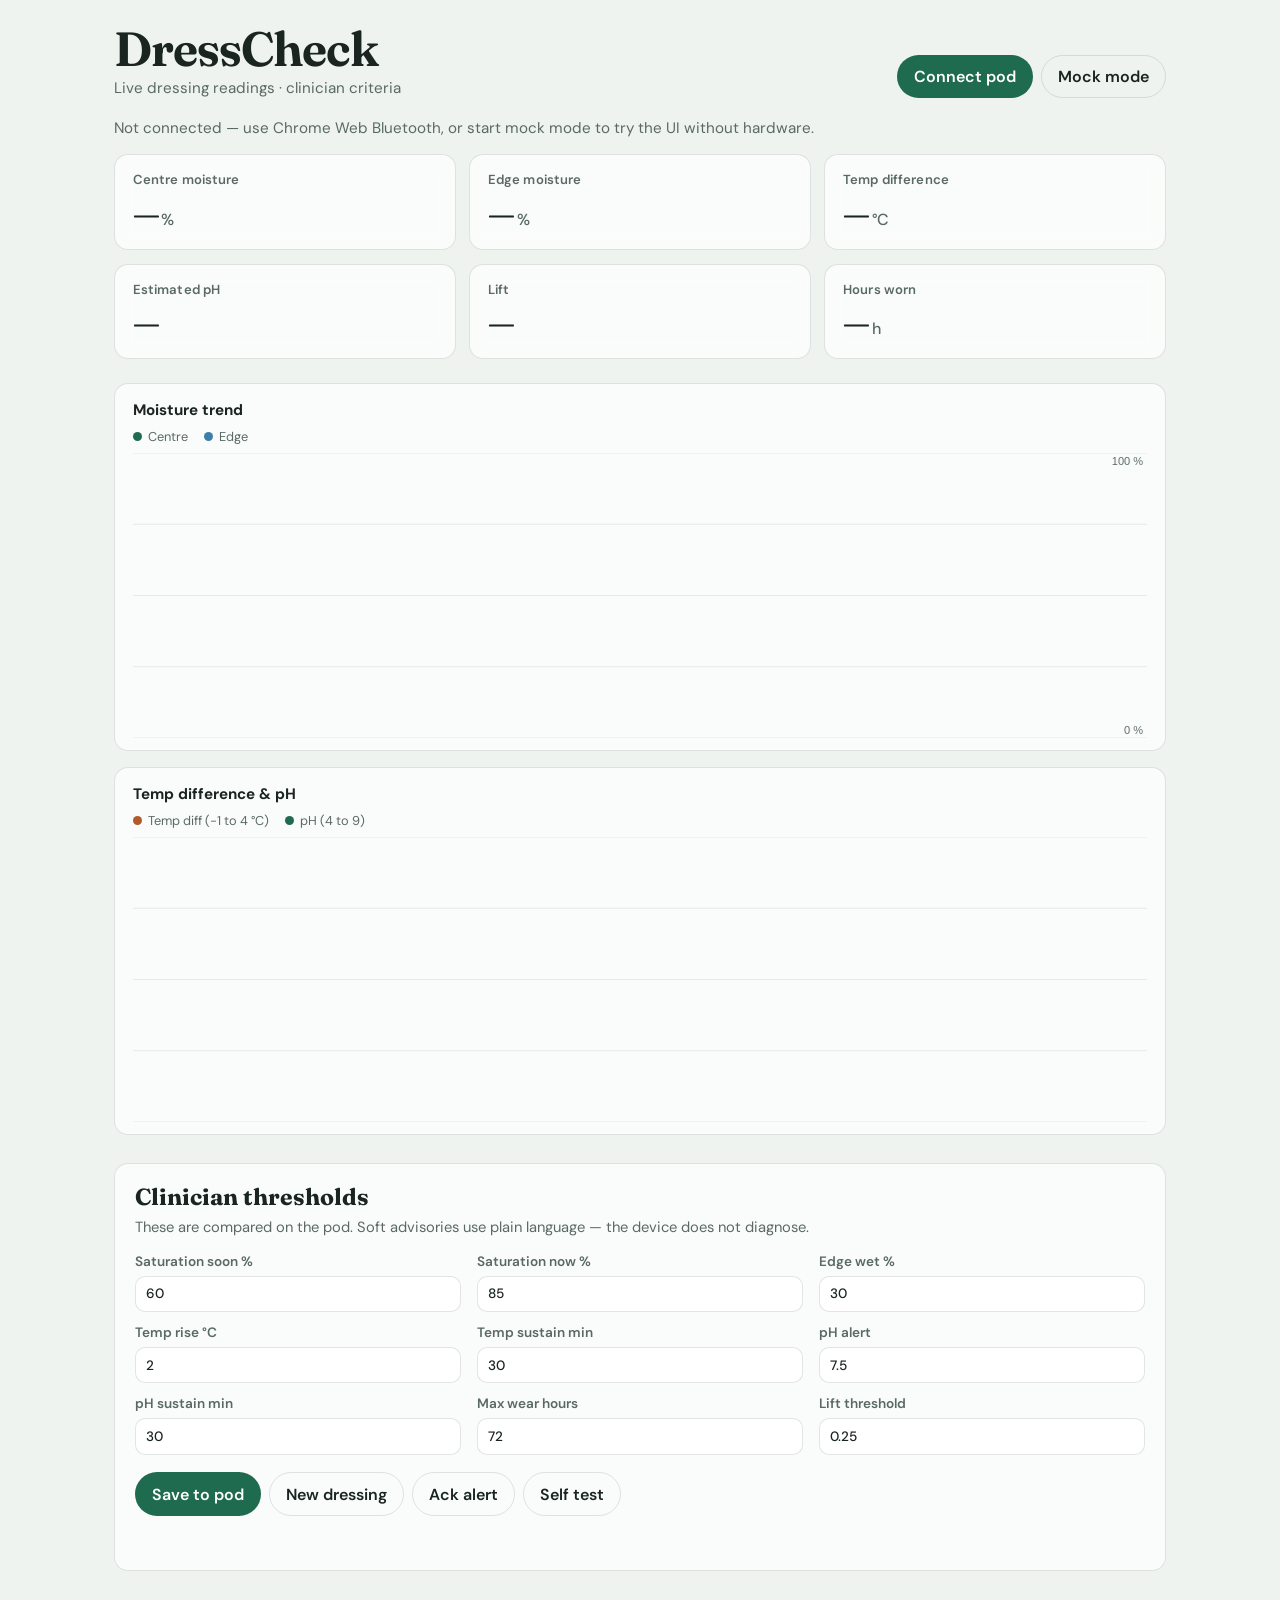
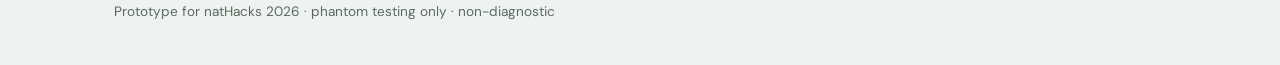
==== app/index.html @ 7e5662a2 "Add DressCheck firmware, web app, docs, and hardware checklist ESP32 pod firmware (sensing, on-devic" ====
<!DOCTYPE html>
<html lang="en">
<head>
  <meta charset="UTF-8" />
  <meta name="viewport" content="width=device-width, initial-scale=1" />
  <title>DressCheck</title>
  <link rel="preconnect" href="https://fonts.googleapis.com" />
  <link rel="preconnect" href="https://fonts.gstatic.com" crossorigin />
  <link href="https://fonts.googleapis.com/css2?family=DM+Sans:ital,opsz,wght@0,9..40,400;0,9..40,500;0,9..40,600;0,9..40,700;1,9..40,400&family=Fraunces:opsz,wght@9..144,500;9..144,650&display=swap" rel="stylesheet" />
  <link rel="stylesheet" href="styles.css" />
</head>
<body>
  <div class="bg" aria-hidden="true"></div>
  <header class="top">
    <div class="brand">
      <p class="brand-mark">DressCheck</p>
      <p class="brand-sub">Live dressing readings · clinician criteria</p>
    </div>
    <div class="actions">
      <button type="button" id="btn-connect" class="btn primary">Connect pod</button>
      <button type="button" id="btn-mock" class="btn ghost">Mock mode</button>
      <button type="button" id="btn-disconnect" class="btn ghost" hidden>Disconnect</button>
    </div>
  </header>

  <p id="conn-banner" class="conn" role="status">Not connected — use Chrome Web Bluetooth, or start mock mode to try the UI without hardware.</p>

  <section id="advisory" class="advisory" hidden>
    <p class="advisory-label">Advisory</p>
    <p id="advisory-text" class="advisory-text"></p>
  </section>

  <main>
    <section class="readings" aria-label="Live readings">
      <article class="tile">
        <h2>Centre moisture</h2>
        <p class="value"><span id="v-center">—</span><span class="unit">%</span></p>
      </article>
      <article class="tile">
        <h2>Edge moisture</h2>
        <p class="value"><span id="v-edge">—</span><span class="unit">%</span></p>
      </article>
      <article class="tile">
        <h2>Temp difference</h2>
        <p class="value"><span id="v-temp">—</span><span class="unit">°C</span></p>
      </article>
      <article class="tile">
        <h2>Estimated pH</h2>
        <p class="value"><span id="v-ph">—</span></p>
      </article>
      <article class="tile">
        <h2>Lift</h2>
        <p class="value"><span id="v-lift">—</span></p>
      </article>
      <article class="tile">
        <h2>Hours worn</h2>
        <p class="value"><span id="v-hours">—</span><span class="unit">h</span></p>
      </article>
    </section>

    <section class="charts" aria-label="Trends">
      <div class="chart-block">
        <h2>Moisture trend</h2>
        <p class="legend"><span class="key" style="--c: var(--chart-a)">Centre</span><span class="key" style="--c: var(--chart-b)">Edge</span></p>
        <canvas id="chart-moisture" width="640" height="180"></canvas>
      </div>
      <div class="chart-block">
        <h2>Temp difference &amp; pH</h2>
        <p class="legend"><span class="key" style="--c: var(--chart-c)">Temp diff (−1 to 4 °C)</span><span class="key" style="--c: var(--chart-a)">pH (4 to 9)</span></p>
        <canvas id="chart-temp-ph" width="640" height="180"></canvas>
      </div>
    </section>

    <section class="clinician" aria-label="Clinician thresholds">
      <h2>Clinician thresholds</h2>
      <p class="hint">These are compared on the pod. Soft advisories use plain language — the device does not diagnose.</p>
      <form id="threshold-form" class="form">
        <label>Saturation soon % <input name="saturationSoonPct" type="number" step="1" min="0" max="100" value="60" /></label>
        <label>Saturation now % <input name="saturationNowPct" type="number" step="1" min="0" max="100" value="85" /></label>
        <label>Edge wet % <input name="edgeWetPct" type="number" step="1" min="0" max="100" value="30" /></label>
        <label>Temp rise °C <input name="tempDiffRiseC" type="number" step="0.1" min="0" max="10" value="2.0" /></label>
        <label>Temp sustain min <input name="tempSustainMin" type="number" step="1" min="1" max="240" value="30" /></label>
        <label>pH alert <input name="pHAlert" type="number" step="0.1" min="4" max="9" value="7.5" /></label>
        <label>pH sustain min <input name="pHSustainMin" type="number" step="1" min="1" max="240" value="30" /></label>
        <label>Max wear hours <input name="maxWearHours" type="number" step="1" min="1" max="168" value="72" /></label>
        <label>Lift threshold <input name="liftThreshold" type="number" step="0.01" min="0" max="1" value="0.25" /></label>
        <div class="form-actions">
          <button type="submit" class="btn primary">Save to pod</button>
          <button type="button" id="btn-new-dressing" class="btn ghost">New dressing</button>
          <button type="button" id="btn-ack" class="btn ghost">Ack alert</button>
          <button type="button" id="btn-self-test" class="btn ghost">Self test</button>
        </div>
      </form>
      <p id="form-status" class="form-status" role="status"></p>
    </section>
  </main>

  <footer>
    <p>Prototype for natHacks 2026 · phantom testing only · non-diagnostic</p>
  </footer>

  <script src="app.js" type="module"></script>
</body>
</html>
---- app/styles.css ----
:root {
  --ink: #1a2420;
  --muted: #5a6a62;
  --paper: #eef3ef;
  --panel: rgba(255, 255, 255, 0.72);
  --line: rgba(26, 36, 32, 0.12);
  --accent: #1f6b4f;
  --accent-soft: #d7ebe1;
  --advisory-bg: #fff7e8;
  --advisory-ink: #5c4714;
  --chart-a: #1f6b4f;
  --chart-b: #3d7ea6;
  --chart-c: #b35a2a;
  --radius: 14px;
  --font: "DM Sans", "Segoe UI", sans-serif;
  --display: "Fraunces", Georgia, serif;
}

* { box-sizing: border-box; }

html, body {
  margin: 0;
  min-height: 100%;
  font-family: var(--font);
  color: var(--ink);
  background: var(--paper);
}

.bg {
  position: fixed;
  inset: 0;
  z-index: -1;
  background:
    radial-gradient(900px 480px at 12% -10%, rgba(61, 126, 166, 0.18), transparent 60%),
    radial-gradient(700px 420px at 90% 8%, rgba(31, 107, 79, 0.16), transparent 55%),
    linear-gradient(180deg, #f5f8f5 0%, #e7eee9 45%, #dde7e1 100%);
}

.top {
  display: flex;
  flex-wrap: wrap;
  align-items: flex-end;
  justify-content: space-between;
  gap: 1rem;
  padding: 1.5rem 1.5rem 0.75rem;
  max-width: 1100px;
  margin: 0 auto;
}

.brand-mark {
  margin: 0;
  font-family: var(--display);
  font-size: clamp(2rem, 5vw, 3rem);
  font-weight: 650;
  letter-spacing: -0.02em;
  line-height: 1.05;
}

.brand-sub {
  margin: 0.25rem 0 0;
  color: var(--muted);
  font-size: 0.95rem;
}

.actions { display: flex; flex-wrap: wrap; gap: 0.5rem; }

.btn {
  appearance: none;
  border: 1px solid var(--line);
  background: white;
  color: var(--ink);
  font: inherit;
  font-weight: 600;
  padding: 0.65rem 1rem;
  border-radius: 999px;
  cursor: pointer;
  transition: transform 0.15s ease, background 0.15s ease;
}

.btn:hover { transform: translateY(-1px); }
.btn:active { transform: translateY(0); }
.btn.primary {
  background: var(--accent);
  border-color: transparent;
  color: white;
}
.btn.ghost { background: transparent; }

.conn, .advisory, main, footer {
  max-width: 1100px;
  margin: 0 auto;
  padding-left: 1.5rem;
  padding-right: 1.5rem;
}

.conn {
  margin-top: 0.5rem;
  margin-bottom: 1rem;
  color: var(--muted);
  font-size: 0.95rem;
}

.advisory {
  background: var(--advisory-bg);
  color: var(--advisory-ink);
  border: 1px solid rgba(92, 71, 20, 0.18);
  border-radius: var(--radius);
  padding: 1rem 1.15rem;
  margin-bottom: 1.25rem;
  animation: fade-in 0.35s ease;
}

.advisory-label {
  margin: 0 0 0.2rem;
  text-transform: uppercase;
  letter-spacing: 0.06em;
  font-size: 0.72rem;
  font-weight: 700;
  opacity: 0.75;
}

.advisory-text {
  margin: 0;
  font-size: 1.05rem;
  line-height: 1.45;
}

.readings {
  display: grid;
  grid-template-columns: repeat(3, minmax(0, 1fr));
  gap: 0.85rem;
  margin-bottom: 1.5rem;
}

@media (max-width: 800px) {
  .readings { grid-template-columns: repeat(2, minmax(0, 1fr)); }
}
@media (max-width: 480px) {
  .readings { grid-template-columns: 1fr; }
}

.tile {
  background: var(--panel);
  backdrop-filter: blur(8px);
  border: 1px solid var(--line);
  border-radius: var(--radius);
  padding: 1rem 1.1rem;
}

.tile h2 {
  margin: 0;
  font-size: 0.82rem;
  font-weight: 600;
  color: var(--muted);
  letter-spacing: 0.01em;
}

.tile .value {
  margin: 0.35rem 0 0;
  font-family: var(--display);
  font-size: 2rem;
  font-weight: 650;
  letter-spacing: -0.02em;
}

.tile .unit {
  margin-left: 0.15rem;
  font-size: 1rem;
  font-family: var(--font);
  font-weight: 500;
  color: var(--muted);
}

.charts {
  display: grid;
  gap: 1rem;
  margin-bottom: 1.75rem;
}

.chart-block {
  background: var(--panel);
  border: 1px solid var(--line);
  border-radius: var(--radius);
  padding: 1rem 1.1rem 0.75rem;
}

.chart-block h2 {
  margin: 0 0 0.5rem;
  font-size: 0.95rem;
}

.chart-block canvas {
  width: 100%;
  height: auto;
  display: block;
}

.clinician {
  background: var(--panel);
  border: 1px solid var(--line);
  border-radius: var(--radius);
  padding: 1.15rem 1.25rem 1.35rem;
  margin-bottom: 2rem;
}

.clinician h2 {
  margin: 0;
  font-family: var(--display);
  font-size: 1.45rem;
}

.hint {
  margin: 0.35rem 0 1rem;
  color: var(--muted);
  font-size: 0.92rem;
}

.form {
  display: grid;
  grid-template-columns: repeat(3, minmax(0, 1fr));
  gap: 0.75rem 1rem;
}

@media (max-width: 800px) {
  .form { grid-template-columns: repeat(2, minmax(0, 1fr)); }
}
@media (max-width: 480px) {
  .form { grid-template-columns: 1fr; }
}

.form label {
  display: flex;
  flex-direction: column;
  gap: 0.35rem;
  font-size: 0.85rem;
  font-weight: 600;
  color: var(--muted);
}

.form input {
  font: inherit;
  font-weight: 500;
  color: var(--ink);
  padding: 0.55rem 0.65rem;
  border-radius: 10px;
  border: 1px solid var(--line);
  background: white;
}

.form-actions {
  grid-column: 1 / -1;
  display: flex;
  flex-wrap: wrap;
  gap: 0.5rem;
  margin-top: 0.35rem;
}

.form-status {
  min-height: 1.25rem;
  margin: 0.75rem 0 0;
  color: var(--muted);
  font-size: 0.9rem;
}

footer {
  padding-bottom: 2rem;
  color: var(--muted);
  font-size: 0.85rem;
}

@keyframes fade-in {
  from { opacity: 0; transform: translateY(4px); }
  to { opacity: 1; transform: translateY(0); }
}

.legend {
  display: flex;
  flex-wrap: wrap;
  gap: 0.25rem 1rem;
  margin: 0 0 0.5rem;
  font-size: 0.8rem;
  color: var(--muted);
}
.legend .key::before {
  content: "";
  display: inline-block;
  width: 0.6rem;
  height: 0.6rem;
  margin-right: 0.35rem;
  border-radius: 50%;
  background: var(--c);
}
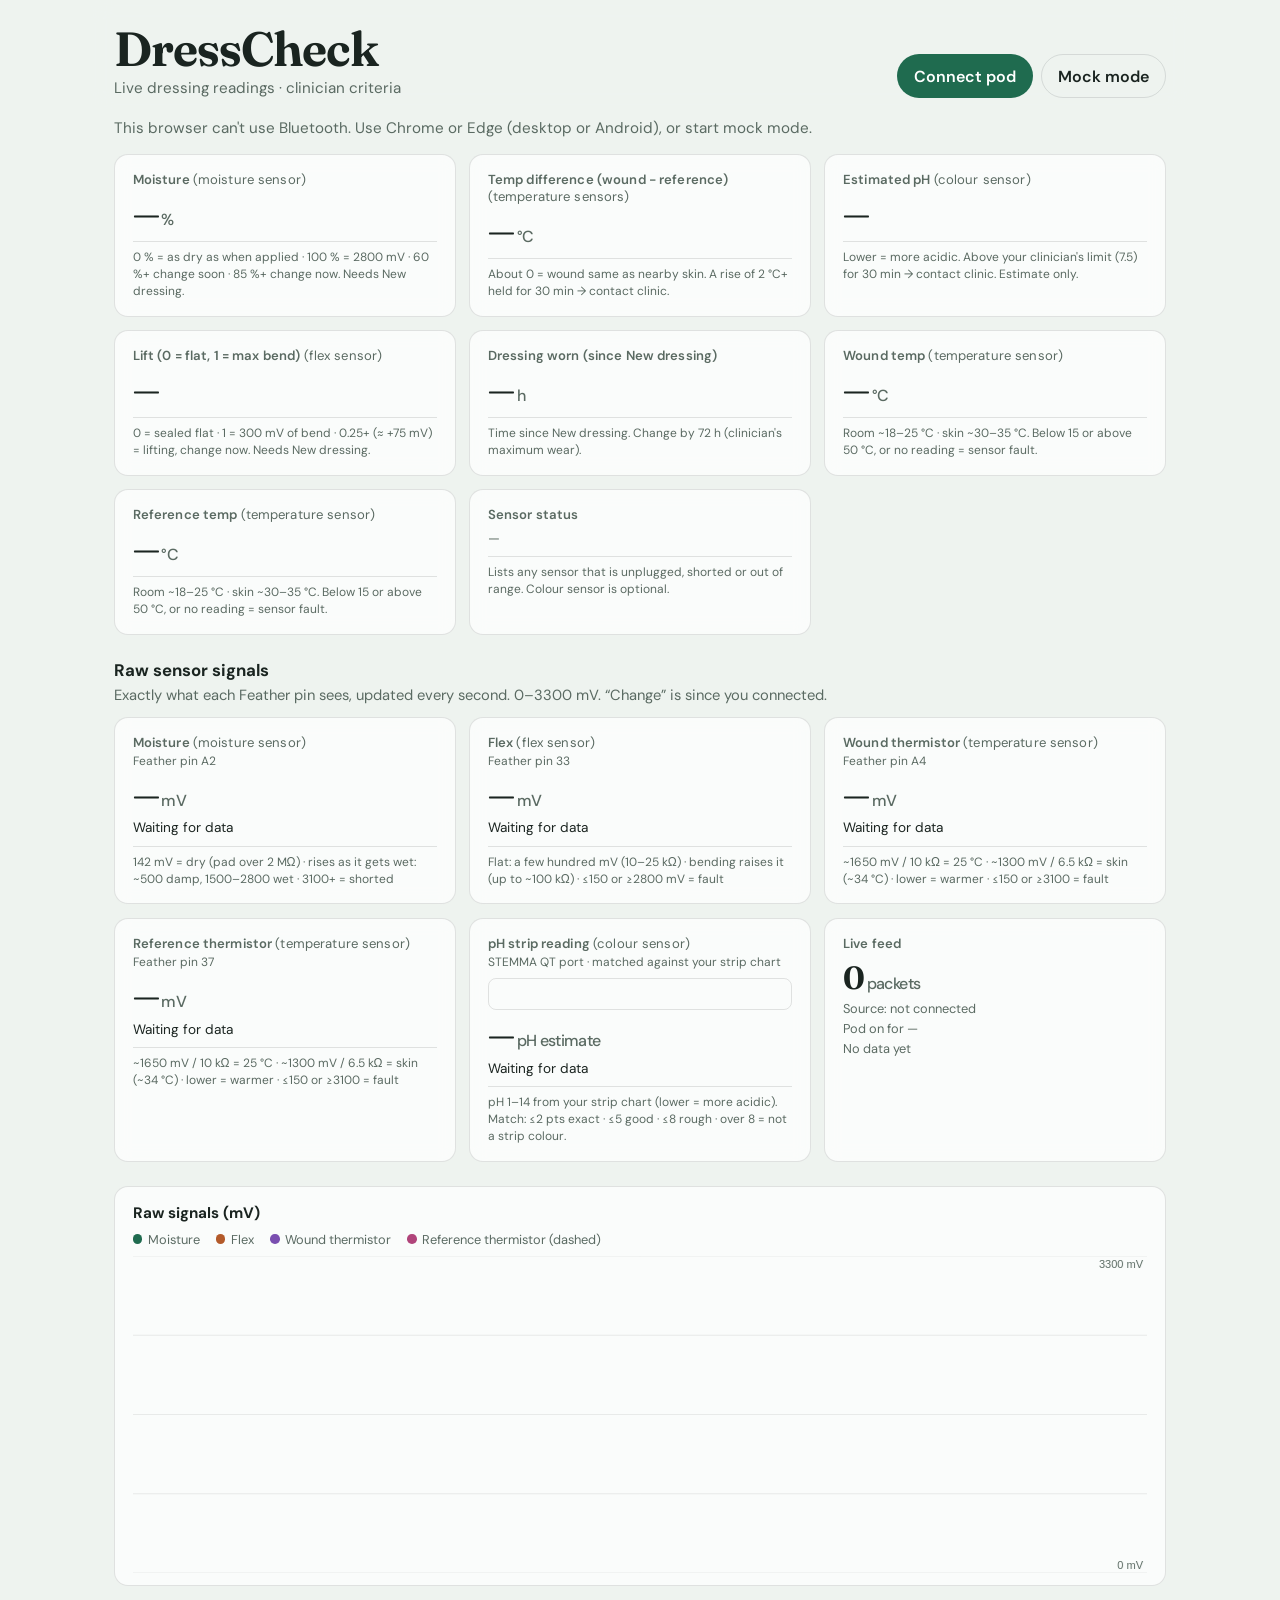
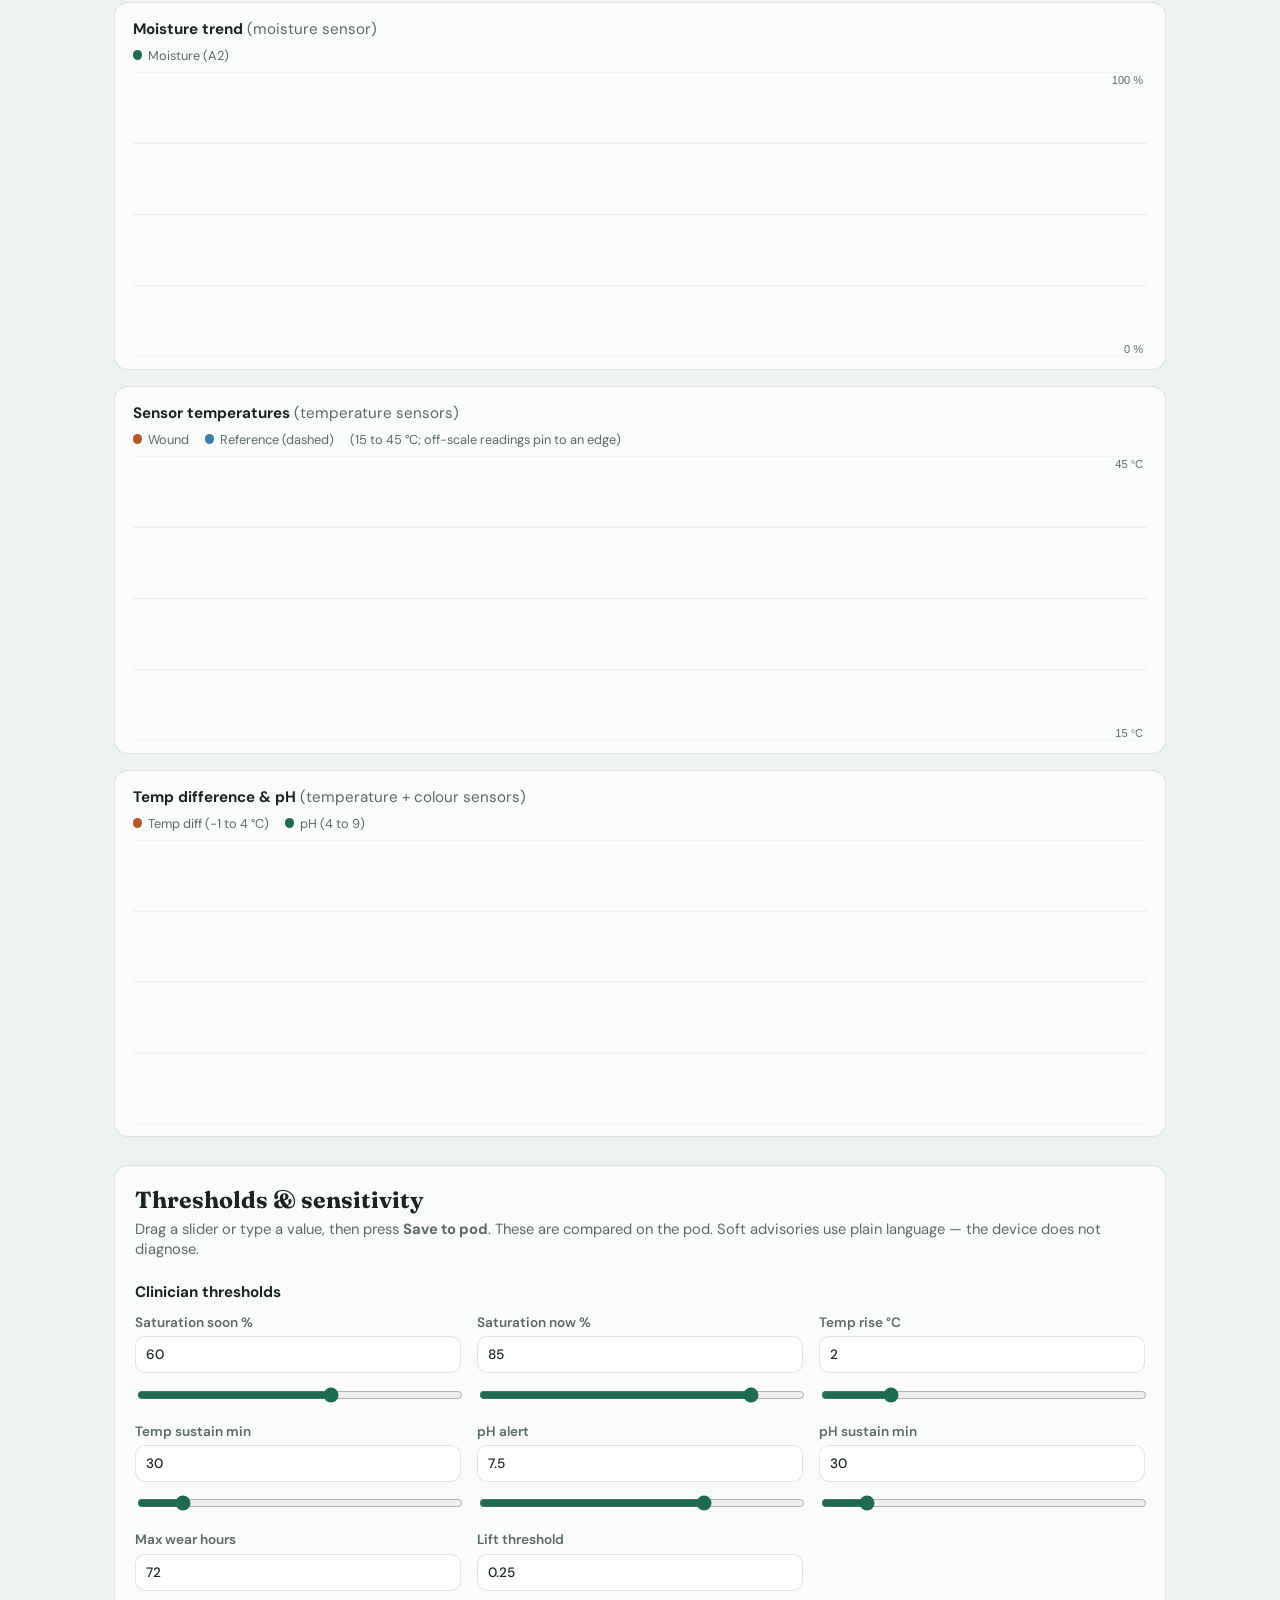
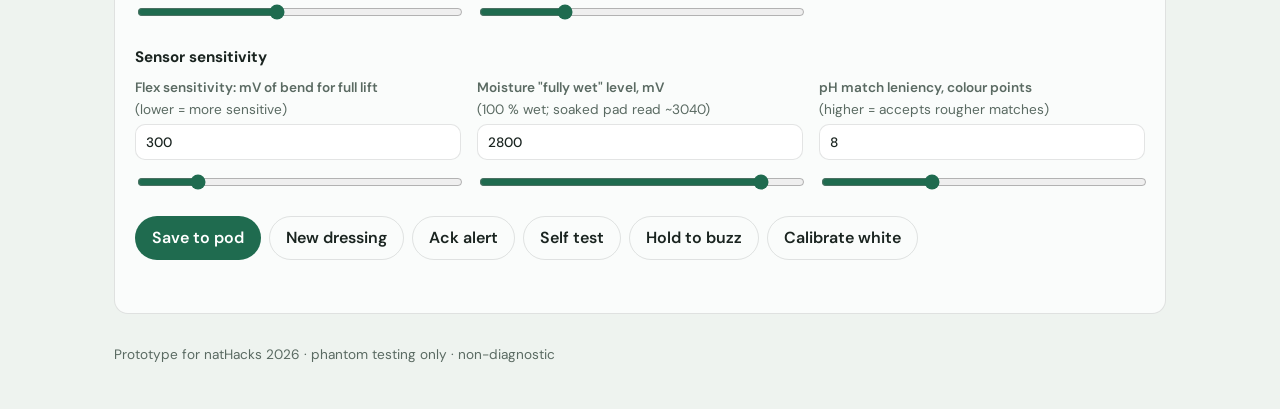
==== commit e6425e67: "Live dashboard, honest readings, pH chart matching, phone layout Firmware: - Stream raw sensor data " ====
--- a/app/index.html
+++ b/app/index.html
@@ -2,12 +2,20 @@
 <html lang="en">
 <head>
   <meta charset="UTF-8" />
-  <meta name="viewport" content="width=device-width, initial-scale=1" />
+  <meta name="viewport" content="width=device-width, initial-scale=1, viewport-fit=cover" />
+  <meta name="theme-color" content="#1f6b4f" />
+  <meta name="mobile-web-app-capable" content="yes" />
+  <meta name="apple-mobile-web-app-capable" content="yes" />
+  <meta name="apple-mobile-web-app-title" content="DressCheck" />
+  <meta name="description" content="Live wound-dressing sensor readings from the DressCheck pod." />
+  <link rel="manifest" href="manifest.webmanifest" />
+  <link rel="icon" href="icon-192.png" />
+  <link rel="apple-touch-icon" href="icon-192.png" />
   <title>DressCheck</title>
   <link rel="preconnect" href="https://fonts.googleapis.com" />
   <link rel="preconnect" href="https://fonts.gstatic.com" crossorigin />
   <link href="https://fonts.googleapis.com/css2?family=DM+Sans:ital,opsz,wght@0,9..40,400;0,9..40,500;0,9..40,600;0,9..40,700;1,9..40,400&family=Fraunces:opsz,wght@9..144,500;9..144,650&display=swap" rel="stylesheet" />
-  <link rel="stylesheet" href="styles.css" />
+  <link rel="stylesheet" href="styles.css?v=17" />
 </head>
 <body>
   <div class="bg" aria-hidden="true"></div>
@@ -33,62 +41,103 @@
   <main>
     <section class="readings" aria-label="Live readings">
       <article class="tile">
-        <h2>Centre moisture</h2>
+        <h2>Moisture <span class="simple">(moisture sensor)</span></h2>
         <p class="value"><span id="v-center">—</span><span class="unit">%</span></p>
+        <p class="range" id="range-center"></p>
       </article>
       <article class="tile">
-        <h2>Edge moisture</h2>
-        <p class="value"><span id="v-edge">—</span><span class="unit">%</span></p>
+        <h2>Temp difference (wound − reference) <span class="simple">(temperature sensors)</span></h2>
+        <p class="value"><span id="v-temp">—</span><span class="unit">°C</span></p>
+        <p class="range" id="range-temp"></p>
       </article>
       <article class="tile">
-        <h2>Temp difference</h2>
-        <p class="value"><span id="v-temp">—</span><span class="unit">°C</span></p>
+        <h2>Estimated pH <span class="simple">(colour sensor)</span></h2>
+        <p class="value"><span id="v-ph">—</span></p>
+        <p class="range" id="range-ph"></p>
       </article>
       <article class="tile">
-        <h2>Estimated pH</h2>
-        <p class="value"><span id="v-ph">—</span></p>
+        <h2>Lift (0 = flat, 1 = max bend) <span class="simple">(flex sensor)</span></h2>
+        <p class="value"><span id="v-lift">—</span></p>
+        <p class="range" id="range-lift"></p>
       </article>
       <article class="tile">
-        <h2>Lift</h2>
-        <p class="value"><span id="v-lift">—</span></p>
+        <h2>Dressing worn (since New dressing)</h2>
+        <p class="value"><span id="v-hours">—</span><span class="unit">h</span></p>
+        <p class="range" id="range-hours"></p>
       </article>
       <article class="tile">
-        <h2>Hours worn</h2>
-        <p class="value"><span id="v-hours">—</span><span class="unit">h</span></p>
+        <h2>Wound temp <span class="simple">(temperature sensor)</span></h2>
+        <p class="value"><span id="v-twound">—</span><span class="unit">°C</span></p>
+        <p class="range" id="range-twound"></p>
       </article>
+      <article class="tile">
+        <h2>Reference temp <span class="simple">(temperature sensor)</span></h2>
+        <p class="value"><span id="v-tref">—</span><span class="unit">°C</span></p>
+        <p class="range" id="range-tref"></p>
+      </article>
+      <article class="tile">
+        <h2>Sensor status</h2>
+        <p id="v-faults" class="status">—</p>
+        <p class="range">Lists any sensor that is unplugged, shorted or out of range. Colour sensor is optional.</p>
+      </article>
+    </section>
+
+    <section class="raw" aria-label="Raw sensor signals">
+      <div class="raw-head">
+        <h2>Raw sensor signals</h2>
+        <p class="hint">Exactly what each Feather pin sees, updated every second. 0–3300 mV. “Change” is since you connected.</p>
+      </div>
+      <div class="readings" id="raw-tiles"></div>
     </section>
 
     <section class="charts" aria-label="Trends">
       <div class="chart-block">
-        <h2>Moisture trend</h2>
-        <p class="legend"><span class="key" style="--c: var(--chart-a)">Centre</span><span class="key" style="--c: var(--chart-b)">Edge</span></p>
+        <h2>Raw signals (mV)</h2>
+        <p class="legend" id="raw-legend"></p>
+        <canvas id="chart-raw" width="640" height="200"></canvas>
+      </div>
+      <div class="chart-block">
+        <h2>Moisture trend <span class="simple">(moisture sensor)</span></h2>
+        <p class="legend"><span class="key" style="--c: var(--chart-a)">Moisture (A2)</span></p>
         <canvas id="chart-moisture" width="640" height="180"></canvas>
       </div>
       <div class="chart-block">
-        <h2>Temp difference &amp; pH</h2>
+        <h2>Sensor temperatures <span class="simple">(temperature sensors)</span></h2>
+        <p class="legend"><span class="key" style="--c: var(--chart-c)">Wound</span><span class="key" style="--c: var(--chart-b)">Reference (dashed)</span><span>(15 to 45 °C; off-scale readings pin to an edge)</span></p>
+        <canvas id="chart-temps" width="640" height="180"></canvas>
+      </div>
+      <div class="chart-block">
+        <h2>Temp difference &amp; pH <span class="simple">(temperature + colour sensors)</span></h2>
         <p class="legend"><span class="key" style="--c: var(--chart-c)">Temp diff (−1 to 4 °C)</span><span class="key" style="--c: var(--chart-a)">pH (4 to 9)</span></p>
         <canvas id="chart-temp-ph" width="640" height="180"></canvas>
       </div>
     </section>
 
     <section class="clinician" aria-label="Clinician thresholds">
-      <h2>Clinician thresholds</h2>
-      <p class="hint">These are compared on the pod. Soft advisories use plain language — the device does not diagnose.</p>
+      <h2>Thresholds &amp; sensitivity</h2>
+      <p class="hint">Drag a slider or type a value, then press <strong>Save to pod</strong>. These are compared on the pod. Soft advisories use plain language — the device does not diagnose.</p>
       <form id="threshold-form" class="form">
+        <h3 class="form-group">Clinician thresholds</h3>
         <label>Saturation soon % <input name="saturationSoonPct" type="number" step="1" min="0" max="100" value="60" /></label>
         <label>Saturation now % <input name="saturationNowPct" type="number" step="1" min="0" max="100" value="85" /></label>
-        <label>Edge wet % <input name="edgeWetPct" type="number" step="1" min="0" max="100" value="30" /></label>
+        <label hidden>Edge wet % <input name="edgeWetPct" type="number" step="1" min="0" max="100" value="30" /></label>
         <label>Temp rise °C <input name="tempDiffRiseC" type="number" step="0.1" min="0" max="10" value="2.0" /></label>
         <label>Temp sustain min <input name="tempSustainMin" type="number" step="1" min="1" max="240" value="30" /></label>
         <label>pH alert <input name="pHAlert" type="number" step="0.1" min="4" max="9" value="7.5" /></label>
         <label>pH sustain min <input name="pHSustainMin" type="number" step="1" min="1" max="240" value="30" /></label>
         <label>Max wear hours <input name="maxWearHours" type="number" step="1" min="1" max="168" value="72" /></label>
         <label>Lift threshold <input name="liftThreshold" type="number" step="0.01" min="0" max="1" value="0.25" /></label>
+        <h3 class="form-group">Sensor sensitivity</h3>
+        <label>Flex sensitivity: mV of bend for full lift <span class="simple">(lower = more sensitive)</span> <input name="liftFullScaleMv" type="number" step="10" min="50" max="1500" value="300" /></label>
+        <label>Moisture "fully wet" level, mV <span class="simple">(100 % wet; soaked pad read ~3040)</span> <input name="moistureWetMv" type="number" step="50" min="500" max="3100" value="2800" /></label>
+        <label>pH match leniency, colour points <span class="simple">(higher = accepts rougher matches)</span> <input name="phMatchRadius" type="number" step="0.5" min="2" max="20" value="8" /></label>
         <div class="form-actions">
           <button type="submit" class="btn primary">Save to pod</button>
           <button type="button" id="btn-new-dressing" class="btn ghost">New dressing</button>
           <button type="button" id="btn-ack" class="btn ghost">Ack alert</button>
           <button type="button" id="btn-self-test" class="btn ghost">Self test</button>
+          <button type="button" id="btn-buzz" class="btn ghost" title="Motor runs while you hold this (5 s max)">Hold to buzz</button>
+          <button type="button" id="btn-white" class="btn ghost" title="Hold the colour sensor 3–5 mm over plain white paper first">Calibrate white</button>
         </div>
       </form>
       <p id="form-status" class="form-status" role="status"></p>
@@ -99,6 +148,6 @@
     <p>Prototype for natHacks 2026 · phantom testing only · non-diagnostic</p>
   </footer>
 
-  <script src="app.js" type="module"></script>
+  <script src="app.js?v=17" type="module"></script>
 </body>
 </html>
--- a/app/styles.css
+++ b/app/styles.css
@@ -11,12 +11,19 @@
   --chart-a: #1f6b4f;
   --chart-b: #3d7ea6;
   --chart-c: #b35a2a;
+  --chart-d: #7a4fb0;
+  --chart-e: #b0447a;
+  --ok: #1f6b4f;
+  --bad: #a83a2a;
   --radius: 14px;
   --font: "DM Sans", "Segoe UI", sans-serif;
   --display: "Fraunces", Georgia, serif;
 }
 
 * { box-sizing: border-box; }
+
+/* `hidden` must win over component display rules (e.g. .form label { display: flex }). */
+[hidden] { display: none !important; }
 
 html, body {
   margin: 0;
@@ -45,6 +52,13 @@
   padding: 1.5rem 1.5rem 0.75rem;
   max-width: 1100px;
   margin: 0 auto;
+  /* Stays on screen while scrolling, so Connect / Disconnect are always reachable. */
+  position: sticky;
+  top: 0;
+  z-index: 10;
+  background: rgba(238, 243, 239, 0.88);
+  backdrop-filter: blur(10px);
+  -webkit-backdrop-filter: blur(10px);
 }
 
 .brand-mark {
@@ -77,8 +91,11 @@
   transition: transform 0.15s ease, background 0.15s ease;
 }
 
-.btn:hover { transform: translateY(-1px); }
+@media (hover: hover) {
+  .btn:hover { transform: translateY(-1px); }
+}
 .btn:active { transform: translateY(0); }
+.btn { min-height: 44px; touch-action: manipulation; }
 .btn.primary {
   background: var(--accent);
   border-color: transparent;
@@ -290,3 +307,85 @@
   border-radius: 50%;
   background: var(--c);
 }
+
+.tile .status {
+  margin: 0.4rem 0 0;
+  font-size: 0.85rem;
+  line-height: 1.35;
+  color: var(--muted);
+}
+
+.raw { margin-bottom: 1.5rem; }
+.raw-head h2 { margin: 0 0 0.25rem; font-size: 1.05rem; }
+.raw-head .hint { margin: 0 0 0.75rem; }
+.tile .pin { margin: 0.15rem 0 0; font-size: 0.75rem; color: var(--muted); }
+.tile .verdict { margin: 0.35rem 0 0; font-size: 0.85rem; line-height: 1.35; }
+.tile .verdict.ok { color: var(--ok); }
+.tile .verdict.bad { color: var(--bad); }
+.tile .delta { margin: 0.2rem 0 0; font-size: 0.8rem; color: var(--muted); }
+.swatch {
+  height: 2rem;
+  margin: 0.45rem 0 0.2rem;
+  border-radius: 8px;
+  border: 1px solid var(--line);
+  background: transparent;
+}
+.simple { font-weight: 400; color: var(--muted); }
+.tile .range {
+  margin: 0.5rem 0 0;
+  padding-top: 0.45rem;
+  border-top: 1px solid var(--line);
+  font-size: 0.75rem;
+  line-height: 1.4;
+  color: var(--muted);
+}
+.form-group {
+  grid-column: 1 / -1;
+  margin: 0.4rem 0 0;
+  font-size: 0.95rem;
+}
+.form input[type="range"] {
+  padding: 0;
+  border: none;
+  background: transparent;
+  accent-color: var(--accent);
+  width: 100%;
+}
+
+/* ---------- Phones ---------- */
+#btn-buzz {
+  -webkit-touch-callout: none; /* holding it shouldn't open the copy/share menu */
+  user-select: none;
+  -webkit-user-select: none;
+}
+.form input[type="range"] { height: 28px; } /* bigger thumb target on touch screens */
+
+@media (max-width: 600px) {
+  .top, .conn, .advisory, main, footer {
+    padding-left: max(1rem, env(safe-area-inset-left));
+    padding-right: max(1rem, env(safe-area-inset-right));
+  }
+  .top {
+    padding-top: max(0.75rem, env(safe-area-inset-top));
+    padding-bottom: 0.6rem;
+    align-items: center;
+    gap: 0.6rem;
+  }
+  .brand-mark { font-size: 1.7rem; }
+  .brand-sub { display: none; } /* keep the sticky bar short on phones */
+  .actions { flex: 1 1 100%; }
+  .actions .btn { flex: 1 1 0; }
+  .conn { font-size: 0.9rem; }
+  .advisory { margin-left: 1rem; margin-right: 1rem; }
+  .tile { padding: 0.9rem 1rem; }
+  .tile .value { font-size: 1.75rem; }
+  .clinician { padding: 1rem; }
+  .clinician h2 { font-size: 1.25rem; }
+  .form-actions {
+    display: grid;
+    grid-template-columns: 1fr 1fr;
+  }
+  .form-actions .btn.primary { grid-column: 1 / -1; } /* Save to pod spans the full width */
+  .form input[type="number"] { font-size: 16px; } /* 16px stops iPhone zooming in on focus */
+  footer { padding-bottom: max(2rem, env(safe-area-inset-bottom)); }
+}
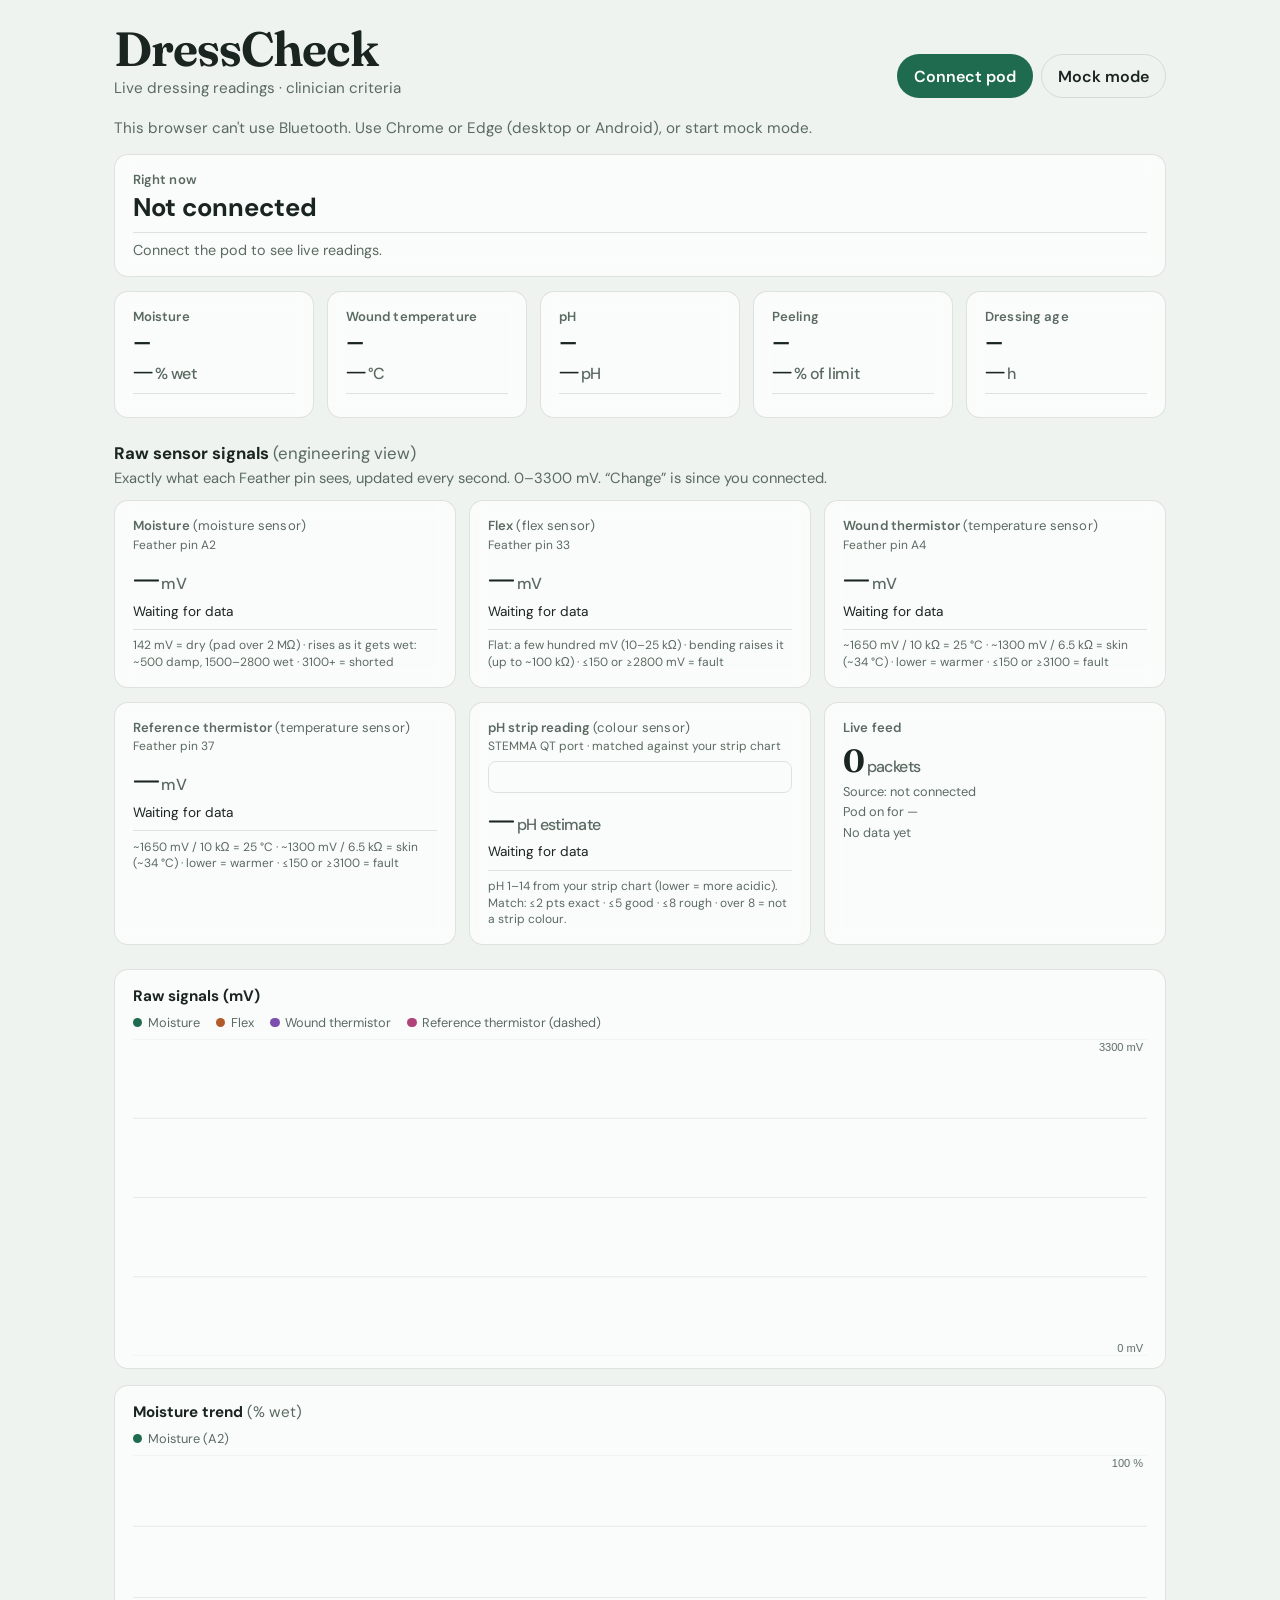
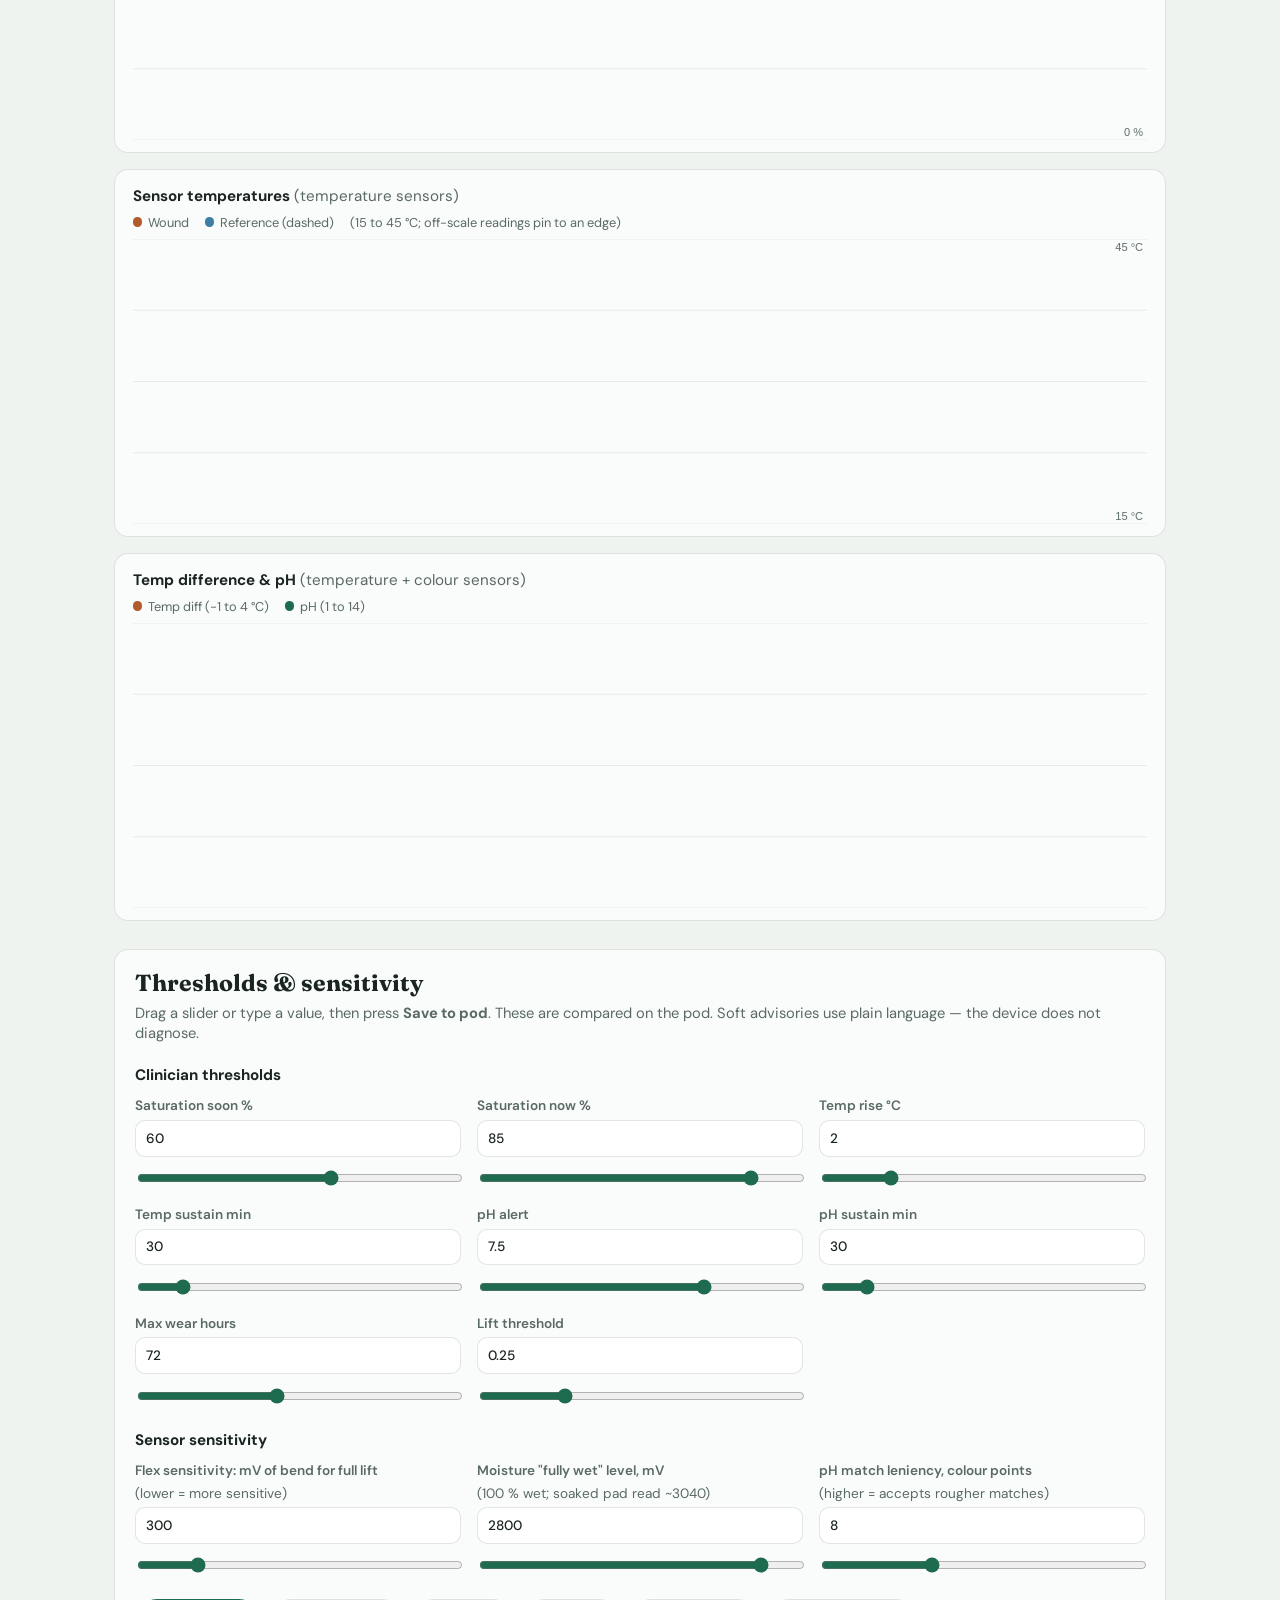
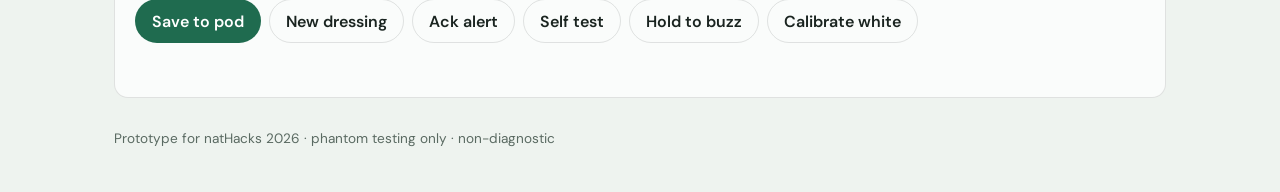
==== commit 09e12268: "Dashboard: plain-language summary on top, raw signals below The top tiles were blank until New dress" ====
--- a/app/index.html
+++ b/app/index.html
@@ -15,7 +15,7 @@
   <link rel="preconnect" href="https://fonts.googleapis.com" />
   <link rel="preconnect" href="https://fonts.gstatic.com" crossorigin />
   <link href="https://fonts.googleapis.com/css2?family=DM+Sans:ital,opsz,wght@0,9..40,400;0,9..40,500;0,9..40,600;0,9..40,700;1,9..40,400&family=Fraunces:opsz,wght@9..144,500;9..144,650&display=swap" rel="stylesheet" />
-  <link rel="stylesheet" href="styles.css?v=17" />
+  <link rel="stylesheet" href="styles.css?v=18" />
 </head>
 <body>
   <div class="bg" aria-hidden="true"></div>
@@ -33,58 +33,50 @@
 
   <p id="conn-banner" class="conn" role="status">Not connected — use Chrome Web Bluetooth, or start mock mode to try the UI without hardware.</p>
 
-  <section id="advisory" class="advisory" hidden>
-    <p class="advisory-label">Advisory</p>
-    <p id="advisory-text" class="advisory-text"></p>
-  </section>
-
   <main>
-    <section class="readings" aria-label="Live readings">
-      <article class="tile">
-        <h2>Moisture <span class="simple">(moisture sensor)</span></h2>
-        <p class="value"><span id="v-center">—</span><span class="unit">%</span></p>
-        <p class="range" id="range-center"></p>
+    <section class="summary" aria-label="What the readings mean">
+      <article class="tile overall" id="sum-overall">
+        <h2>Right now</h2>
+        <p class="word" id="w-overall">Not connected</p>
+        <p class="range" id="e-overall">Connect the pod to see live readings.</p>
       </article>
-      <article class="tile">
-        <h2>Temp difference (wound − reference) <span class="simple">(temperature sensors)</span></h2>
-        <p class="value"><span id="v-temp">—</span><span class="unit">°C</span></p>
-        <p class="range" id="range-temp"></p>
-      </article>
-      <article class="tile">
-        <h2>Estimated pH <span class="simple">(colour sensor)</span></h2>
-        <p class="value"><span id="v-ph">—</span></p>
-        <p class="range" id="range-ph"></p>
-      </article>
-      <article class="tile">
-        <h2>Lift (0 = flat, 1 = max bend) <span class="simple">(flex sensor)</span></h2>
-        <p class="value"><span id="v-lift">—</span></p>
-        <p class="range" id="range-lift"></p>
-      </article>
-      <article class="tile">
-        <h2>Dressing worn (since New dressing)</h2>
-        <p class="value"><span id="v-hours">—</span><span class="unit">h</span></p>
-        <p class="range" id="range-hours"></p>
-      </article>
-      <article class="tile">
-        <h2>Wound temp <span class="simple">(temperature sensor)</span></h2>
-        <p class="value"><span id="v-twound">—</span><span class="unit">°C</span></p>
-        <p class="range" id="range-twound"></p>
-      </article>
-      <article class="tile">
-        <h2>Reference temp <span class="simple">(temperature sensor)</span></h2>
-        <p class="value"><span id="v-tref">—</span><span class="unit">°C</span></p>
-        <p class="range" id="range-tref"></p>
-      </article>
-      <article class="tile">
-        <h2>Sensor status</h2>
-        <p id="v-faults" class="status">—</p>
-        <p class="range">Lists any sensor that is unplugged, shorted or out of range. Colour sensor is optional.</p>
-      </article>
+      <div class="readings">
+        <article class="tile sum">
+          <h2>Moisture</h2>
+          <p class="word" id="w-moisture">—</p>
+          <p class="value"><span id="n-moisture">—</span><span class="unit">% wet</span></p>
+          <p class="range" id="e-moisture"></p>
+        </article>
+        <article class="tile sum">
+          <h2>Wound temperature</h2>
+          <p class="word" id="w-temp">—</p>
+          <p class="value"><span id="n-temp">—</span><span class="unit">°C</span></p>
+          <p class="range" id="e-temp"></p>
+        </article>
+        <article class="tile sum">
+          <h2>pH</h2>
+          <p class="word" id="w-ph">—</p>
+          <p class="value"><span id="n-ph">—</span><span class="unit">pH</span></p>
+          <p class="range" id="e-ph"></p>
+        </article>
+        <article class="tile sum">
+          <h2>Peeling</h2>
+          <p class="word" id="w-lift">—</p>
+          <p class="value"><span id="n-lift">—</span><span class="unit">% of limit</span></p>
+          <p class="range" id="e-lift"></p>
+        </article>
+        <article class="tile sum">
+          <h2>Dressing age</h2>
+          <p class="word" id="w-hours">—</p>
+          <p class="value"><span id="n-hours">—</span><span class="unit">h</span></p>
+          <p class="range" id="e-hours"></p>
+        </article>
+      </div>
     </section>
 
     <section class="raw" aria-label="Raw sensor signals">
       <div class="raw-head">
-        <h2>Raw sensor signals</h2>
+        <h2>Raw sensor signals <span class="simple">(engineering view)</span></h2>
         <p class="hint">Exactly what each Feather pin sees, updated every second. 0–3300 mV. “Change” is since you connected.</p>
       </div>
       <div class="readings" id="raw-tiles"></div>
@@ -97,7 +89,7 @@
         <canvas id="chart-raw" width="640" height="200"></canvas>
       </div>
       <div class="chart-block">
-        <h2>Moisture trend <span class="simple">(moisture sensor)</span></h2>
+        <h2>Moisture trend <span class="simple">(% wet)</span></h2>
         <p class="legend"><span class="key" style="--c: var(--chart-a)">Moisture (A2)</span></p>
         <canvas id="chart-moisture" width="640" height="180"></canvas>
       </div>
@@ -108,7 +100,7 @@
       </div>
       <div class="chart-block">
         <h2>Temp difference &amp; pH <span class="simple">(temperature + colour sensors)</span></h2>
-        <p class="legend"><span class="key" style="--c: var(--chart-c)">Temp diff (−1 to 4 °C)</span><span class="key" style="--c: var(--chart-a)">pH (4 to 9)</span></p>
+        <p class="legend"><span class="key" style="--c: var(--chart-c)">Temp diff (−1 to 4 °C)</span><span class="key" style="--c: var(--chart-a)">pH (1 to 14)</span></p>
         <canvas id="chart-temp-ph" width="640" height="180"></canvas>
       </div>
     </section>
@@ -148,6 +140,6 @@
     <p>Prototype for natHacks 2026 · phantom testing only · non-diagnostic</p>
   </footer>
 
-  <script src="app.js?v=17" type="module"></script>
+  <script src="app.js?v=18" type="module"></script>
 </body>
 </html>
--- a/app/styles.css
+++ b/app/styles.css
@@ -389,3 +389,17 @@
   .form input[type="number"] { font-size: 16px; } /* 16px stops iPhone zooming in on focus */
   footer { padding-bottom: max(2rem, env(safe-area-inset-bottom)); }
 }
+
+/* Readable summary (top): a plain word per sensor, coloured by how it's doing. */
+.summary .readings { grid-template-columns: repeat(5, minmax(0, 1fr)); }
+@media (max-width: 1000px) { .summary .readings { grid-template-columns: repeat(3, minmax(0, 1fr)); } }
+@media (max-width: 800px) { .summary .readings { grid-template-columns: repeat(2, minmax(0, 1fr)); } }
+@media (max-width: 480px) { .summary .readings { grid-template-columns: 1fr; } }
+.tile .word { margin: 0.3rem 0 0; font-size: 1.25rem; font-weight: 700; line-height: 1.2; }
+.tile .word.ok { color: var(--ok); }
+.tile .word.warn { color: #9a6a00; }
+.tile .word.bad { color: var(--bad); }
+.tile.sum .value { font-size: 1.5rem; margin-top: 0.15rem; }
+.tile.overall { margin-bottom: 0.85rem; }
+.tile.overall .word { font-size: 1.6rem; }
+.tile.overall .range { font-size: 0.9rem; }
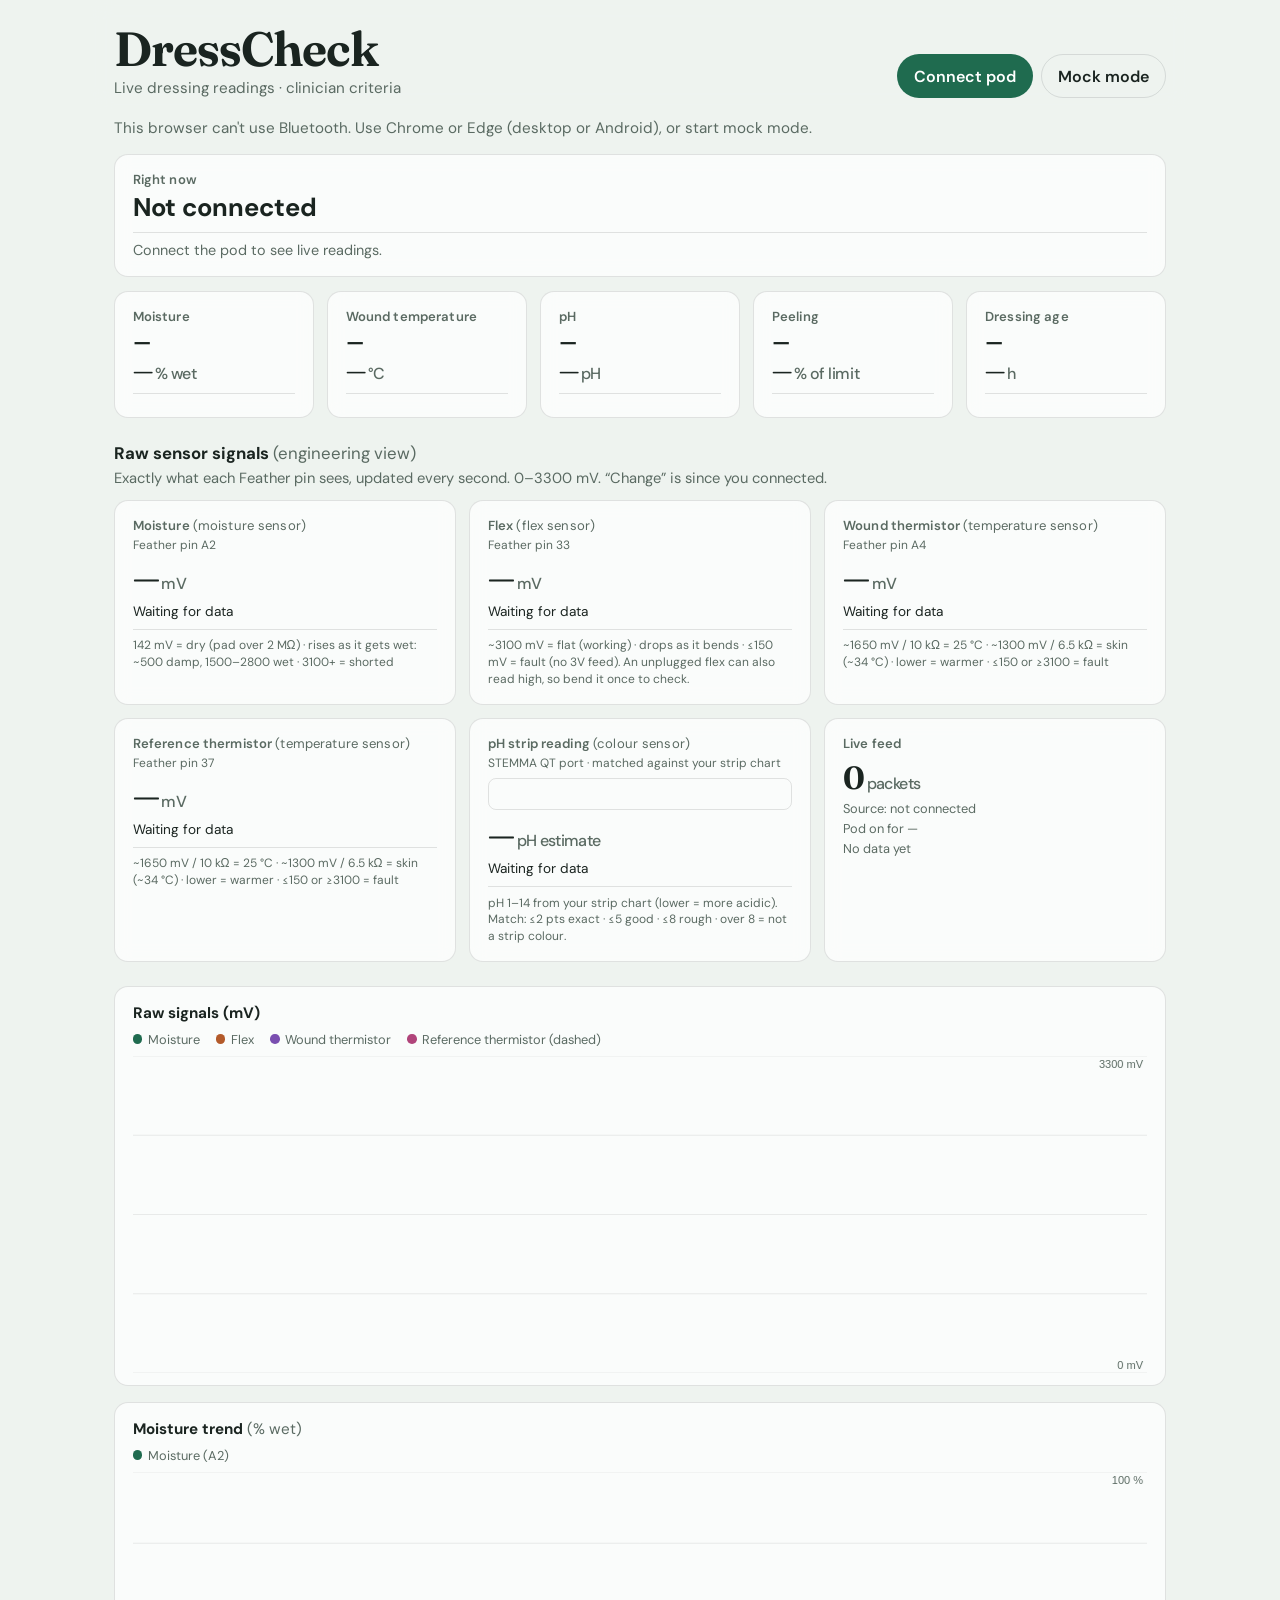
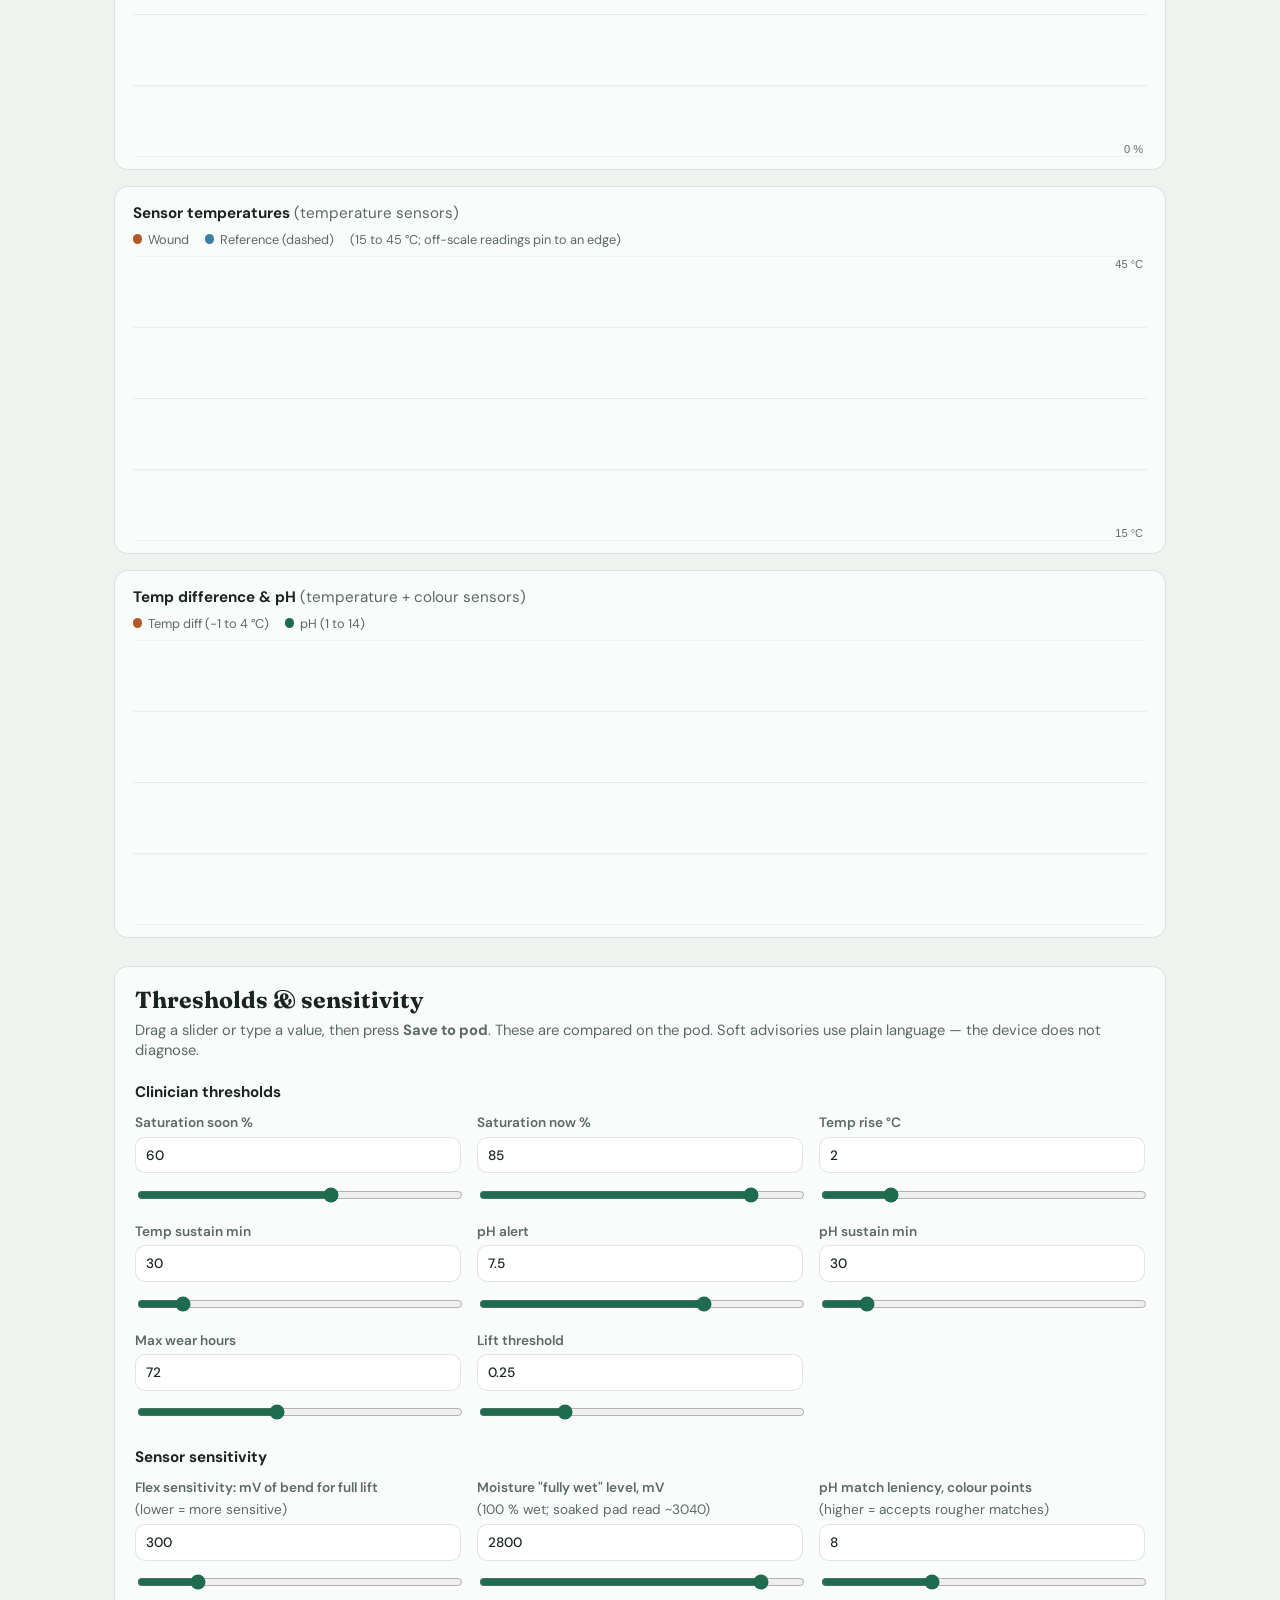
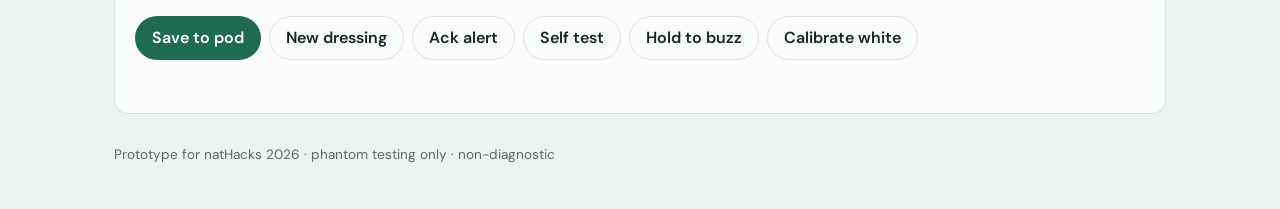
==== commit e5dee52b: "Flex: ~3100 mV flat is normal, a drop means bending Measured on the built pod: the flex reads ~3100 " ====
--- a/app/index.html
+++ b/app/index.html
@@ -15,7 +15,7 @@
   <link rel="preconnect" href="https://fonts.googleapis.com" />
   <link rel="preconnect" href="https://fonts.gstatic.com" crossorigin />
   <link href="https://fonts.googleapis.com/css2?family=DM+Sans:ital,opsz,wght@0,9..40,400;0,9..40,500;0,9..40,600;0,9..40,700;1,9..40,400&family=Fraunces:opsz,wght@9..144,500;9..144,650&display=swap" rel="stylesheet" />
-  <link rel="stylesheet" href="styles.css?v=18" />
+  <link rel="stylesheet" href="styles.css?v=19" />
 </head>
 <body>
   <div class="bg" aria-hidden="true"></div>
@@ -140,6 +140,6 @@
     <p>Prototype for natHacks 2026 · phantom testing only · non-diagnostic</p>
   </footer>
 
-  <script src="app.js?v=18" type="module"></script>
+  <script src="app.js?v=19" type="module"></script>
 </body>
 </html>
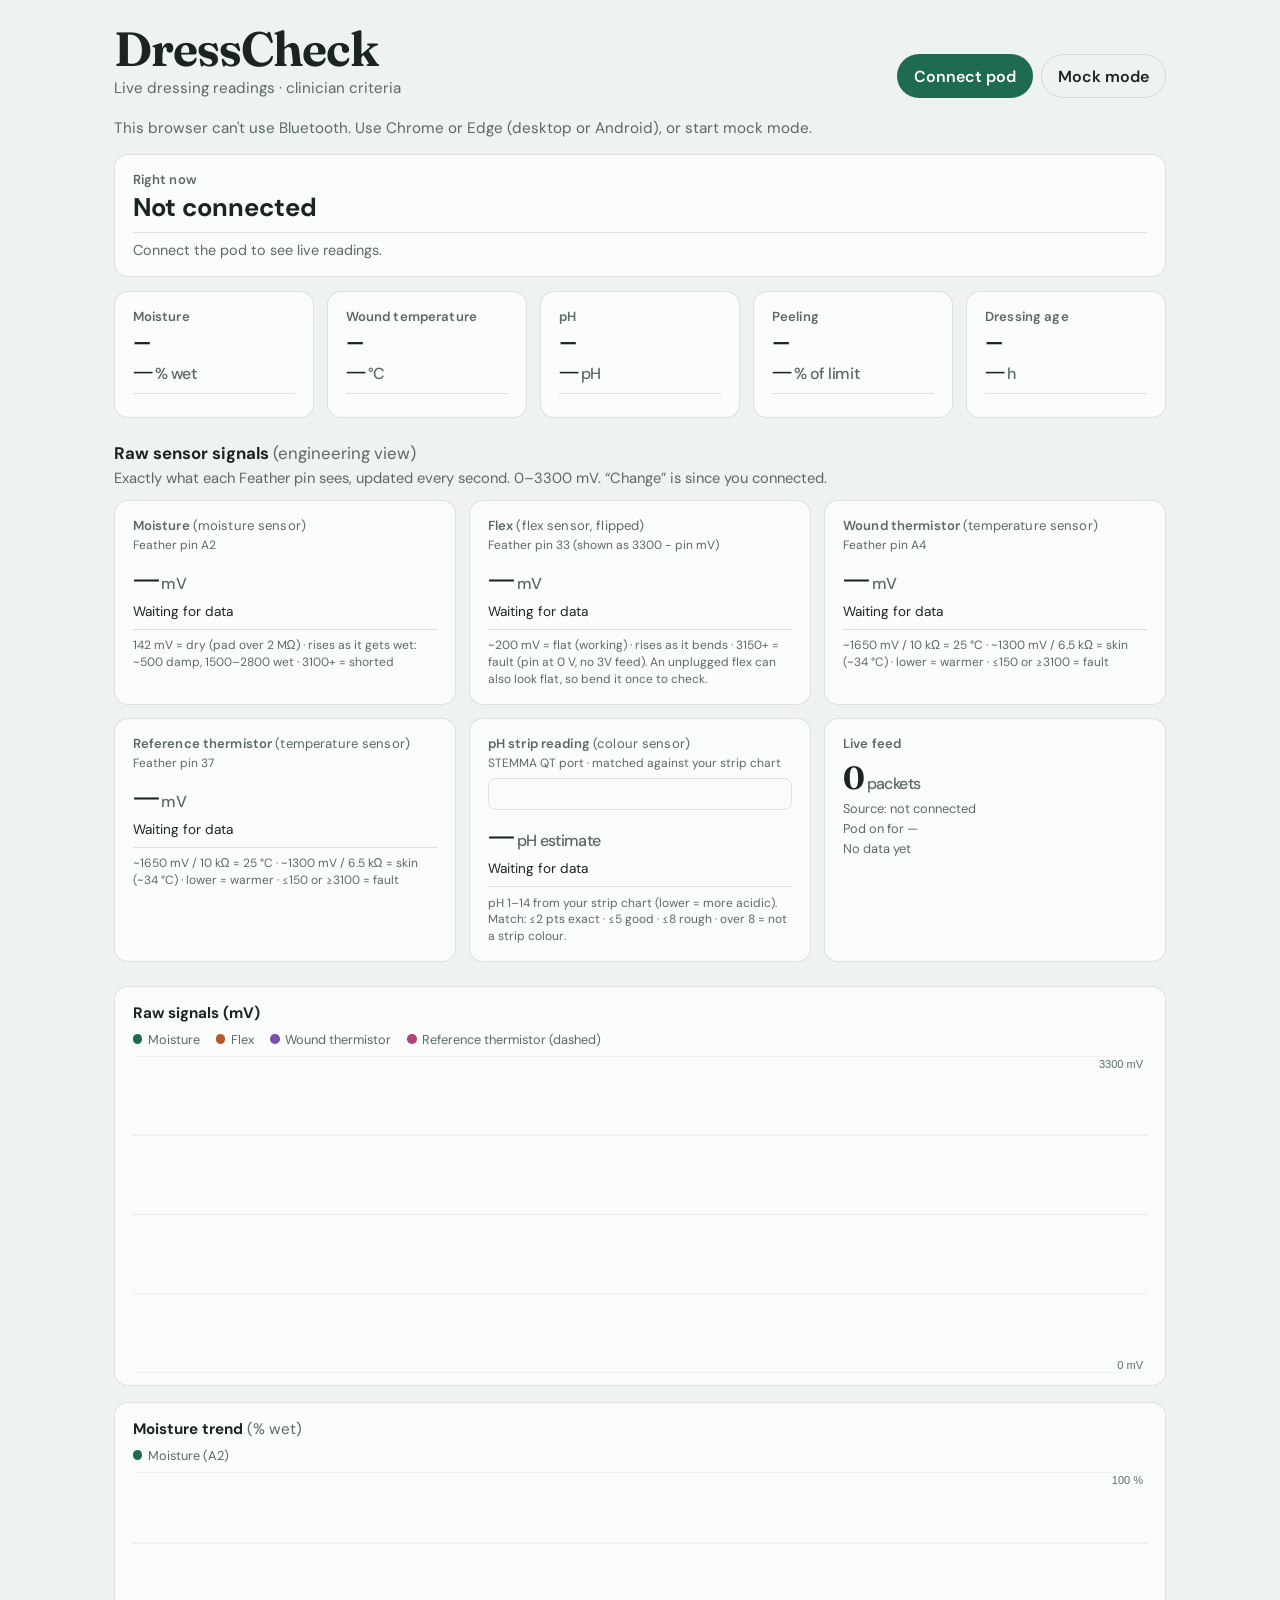
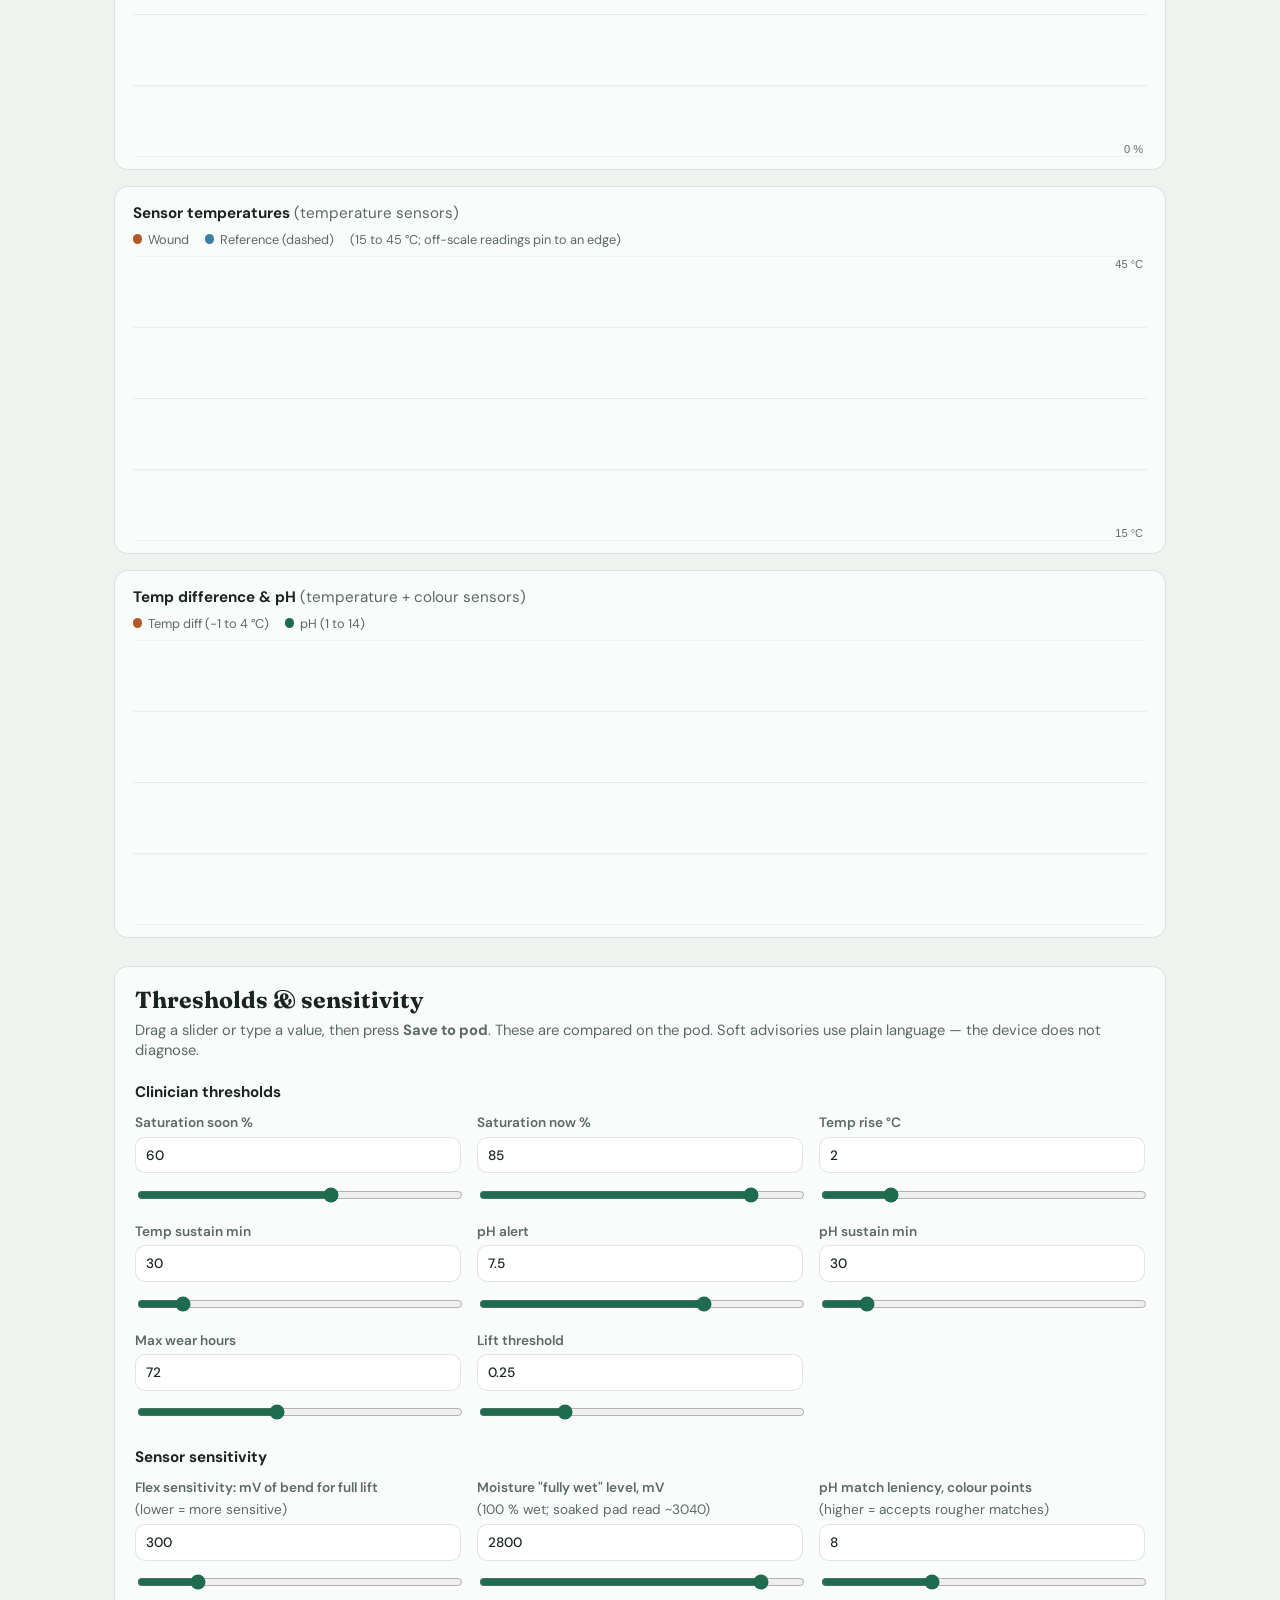
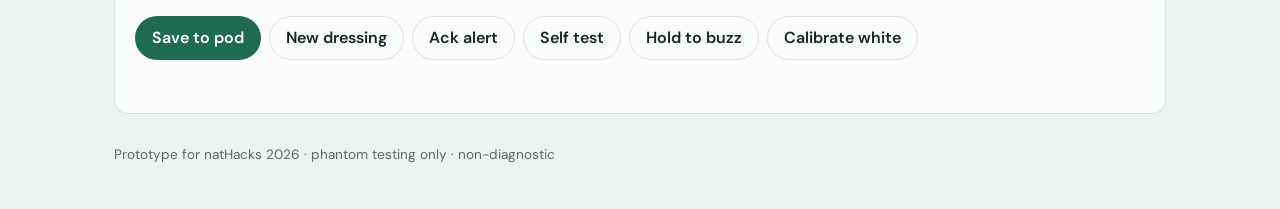
==== commit 2c2d2d35: "Flex: report the reading flipped so flat is low and bending rises The flex pin reads ~3100 mV flat a" ====
--- a/app/index.html
+++ b/app/index.html
@@ -15,7 +15,7 @@
   <link rel="preconnect" href="https://fonts.googleapis.com" />
   <link rel="preconnect" href="https://fonts.gstatic.com" crossorigin />
   <link href="https://fonts.googleapis.com/css2?family=DM+Sans:ital,opsz,wght@0,9..40,400;0,9..40,500;0,9..40,600;0,9..40,700;1,9..40,400&family=Fraunces:opsz,wght@9..144,500;9..144,650&display=swap" rel="stylesheet" />
-  <link rel="stylesheet" href="styles.css?v=19" />
+  <link rel="stylesheet" href="styles.css?v=20" />
 </head>
 <body>
   <div class="bg" aria-hidden="true"></div>
@@ -140,6 +140,6 @@
     <p>Prototype for natHacks 2026 · phantom testing only · non-diagnostic</p>
   </footer>
 
-  <script src="app.js?v=19" type="module"></script>
+  <script src="app.js?v=20" type="module"></script>
 </body>
 </html>
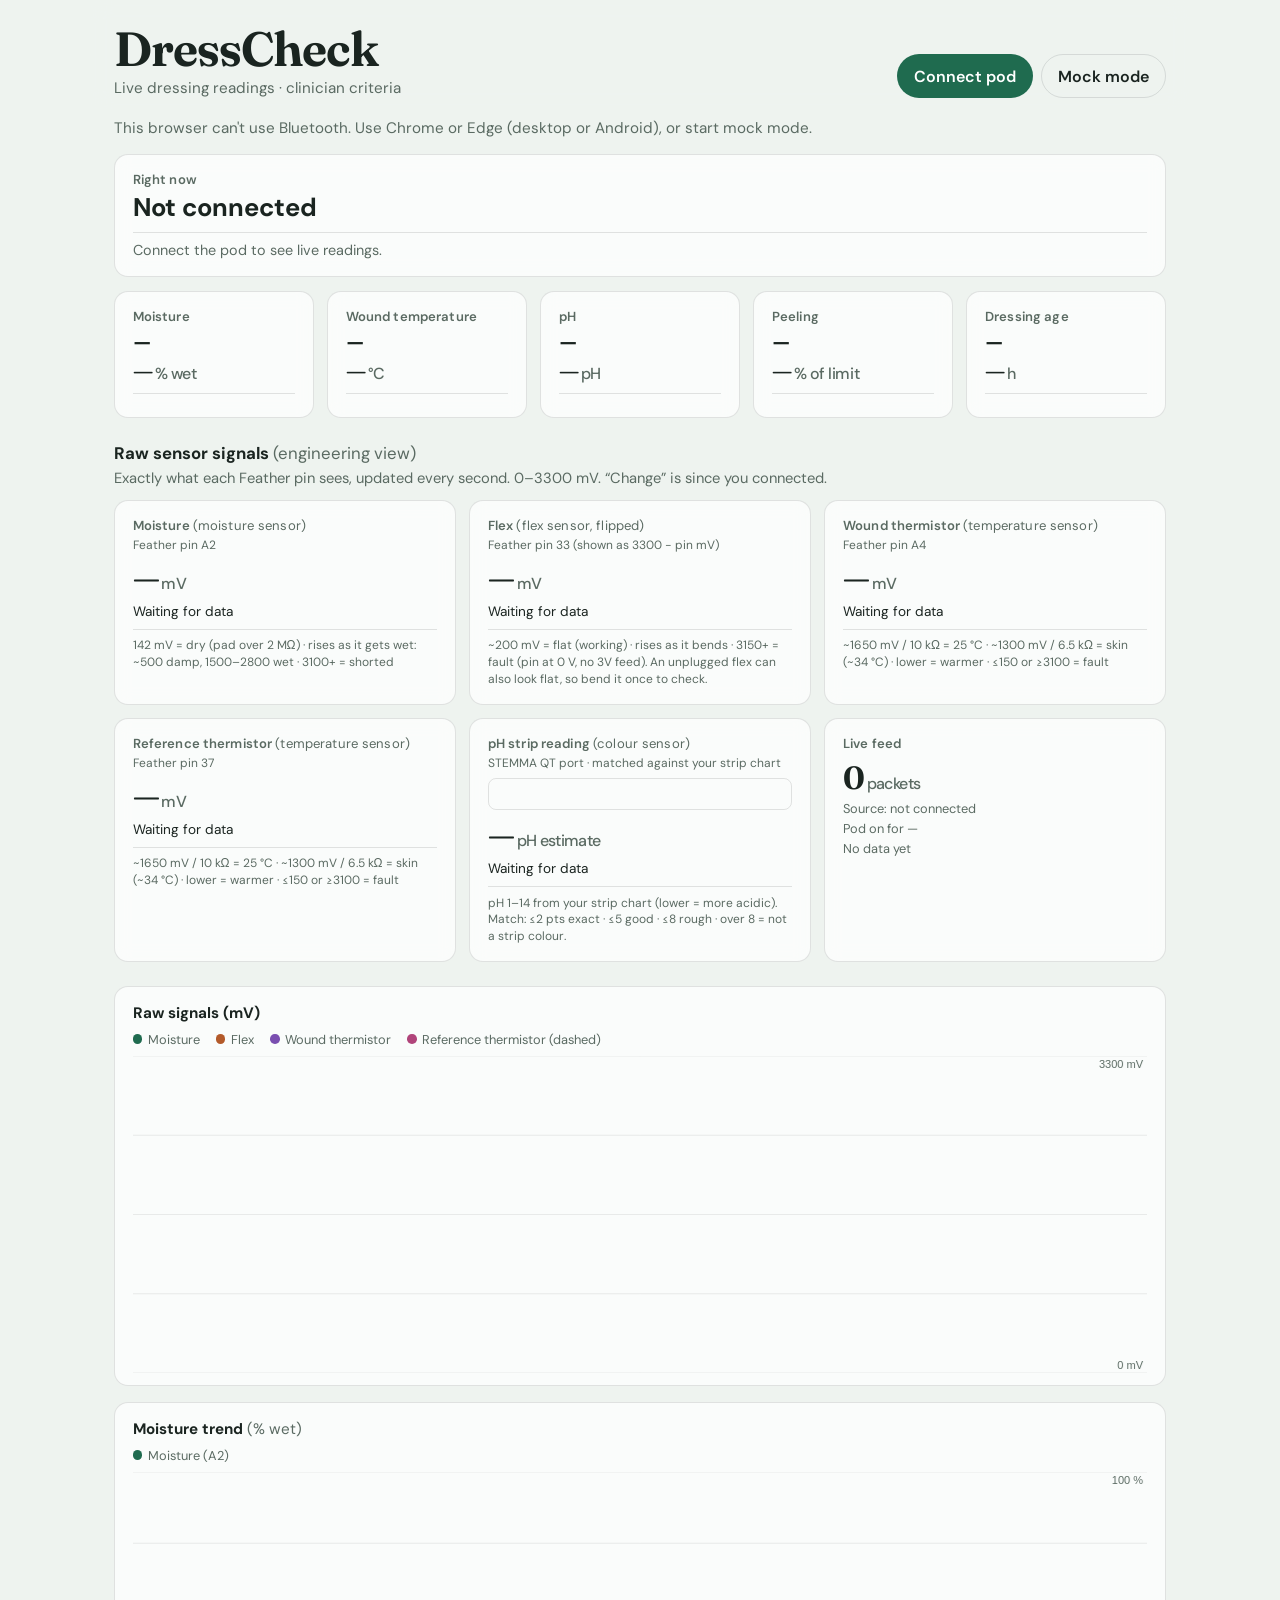
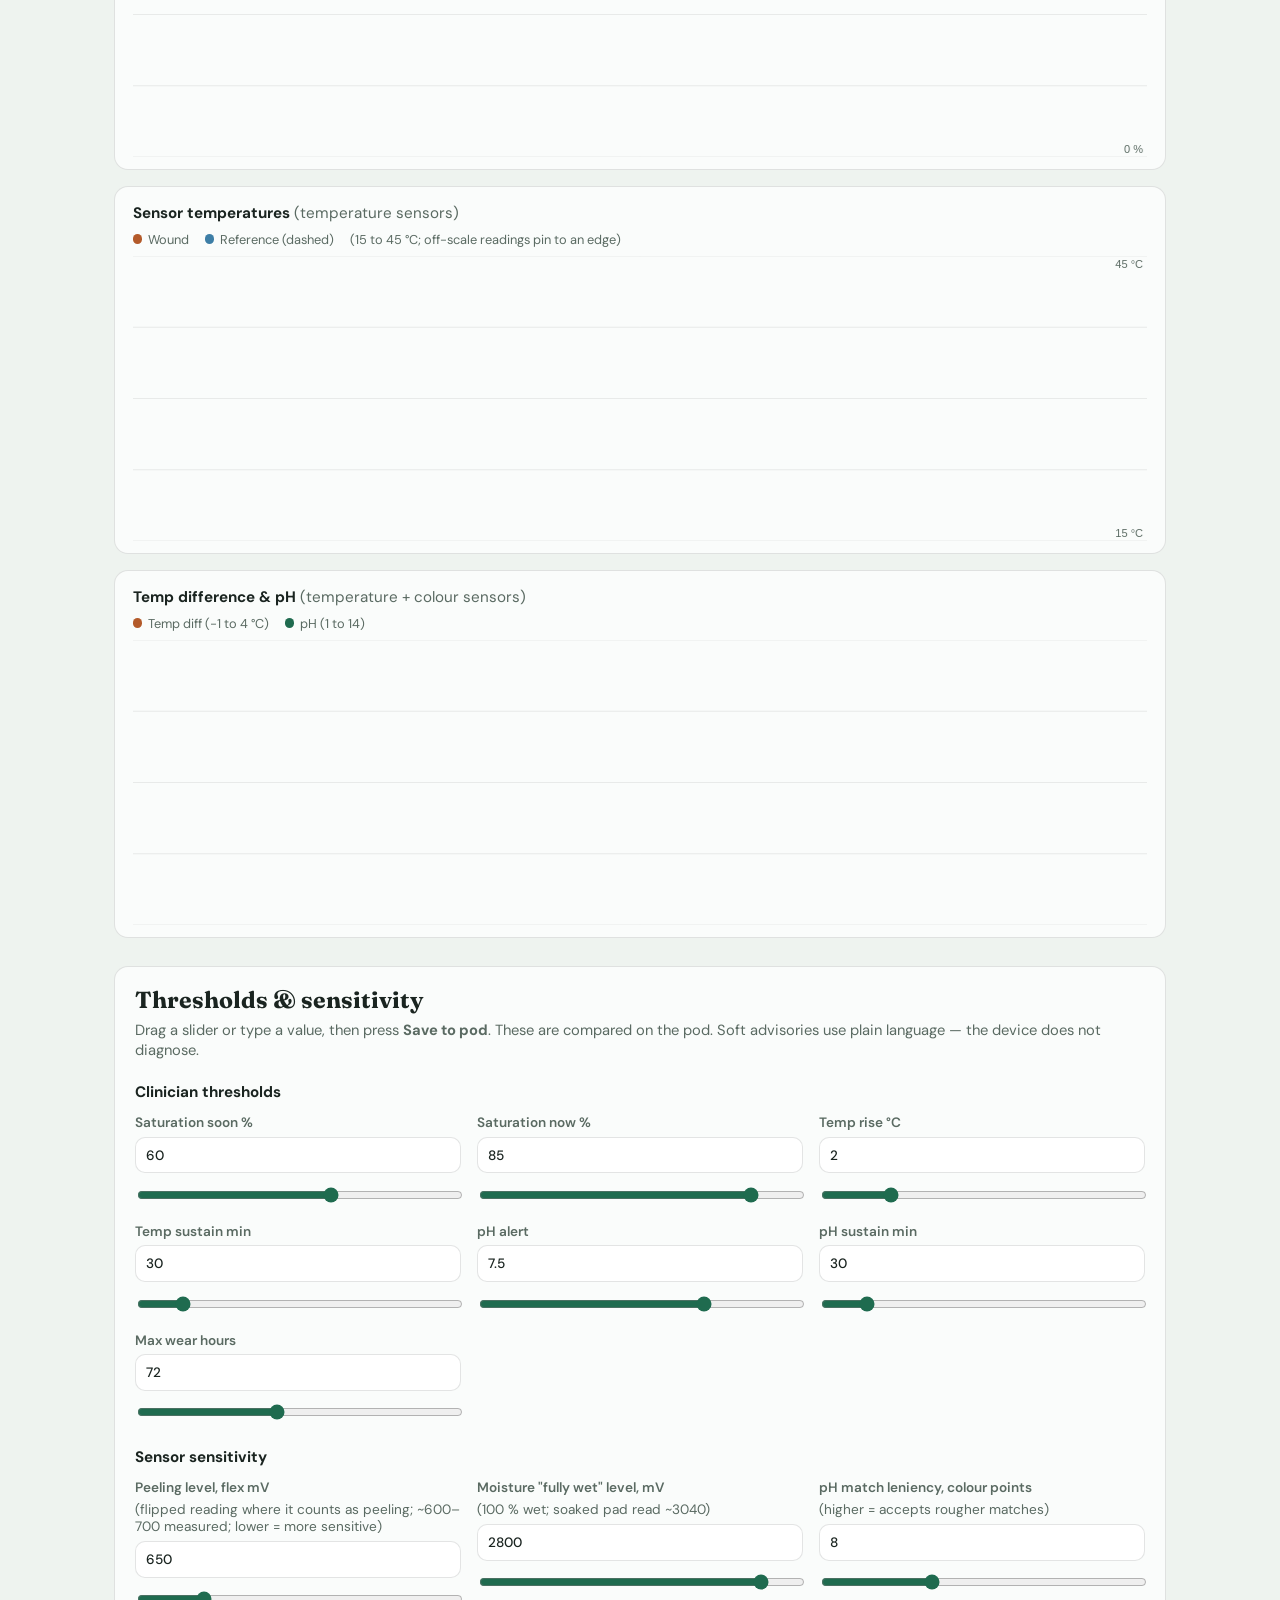
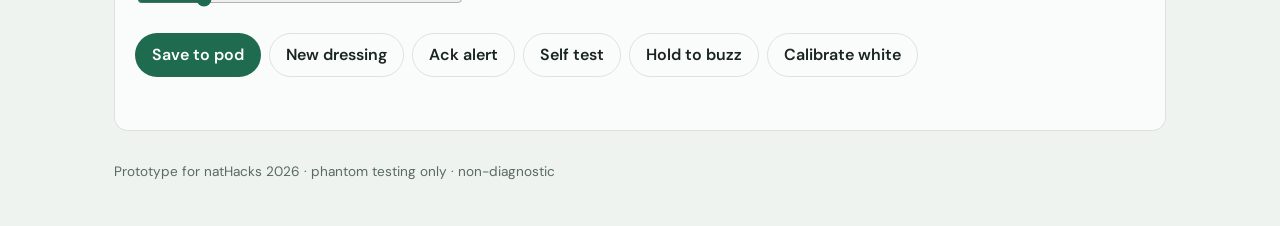
==== commit 0ffaa3f0: "Peeling: 100 % at a 650 mV peeling level instead of +75 mV Peeling was measured at ~600-700 mV (flip" ====
--- a/app/index.html
+++ b/app/index.html
@@ -15,7 +15,7 @@
   <link rel="preconnect" href="https://fonts.googleapis.com" />
   <link rel="preconnect" href="https://fonts.gstatic.com" crossorigin />
   <link href="https://fonts.googleapis.com/css2?family=DM+Sans:ital,opsz,wght@0,9..40,400;0,9..40,500;0,9..40,600;0,9..40,700;1,9..40,400&family=Fraunces:opsz,wght@9..144,500;9..144,650&display=swap" rel="stylesheet" />
-  <link rel="stylesheet" href="styles.css?v=20" />
+  <link rel="stylesheet" href="styles.css?v=21" />
 </head>
 <body>
   <div class="bg" aria-hidden="true"></div>
@@ -118,9 +118,9 @@
         <label>pH alert <input name="pHAlert" type="number" step="0.1" min="4" max="9" value="7.5" /></label>
         <label>pH sustain min <input name="pHSustainMin" type="number" step="1" min="1" max="240" value="30" /></label>
         <label>Max wear hours <input name="maxWearHours" type="number" step="1" min="1" max="168" value="72" /></label>
-        <label>Lift threshold <input name="liftThreshold" type="number" step="0.01" min="0" max="1" value="0.25" /></label>
+        <label hidden>Lift threshold <input name="liftThreshold" type="number" step="0.01" min="0" max="1" value="1" /></label>
         <h3 class="form-group">Sensor sensitivity</h3>
-        <label>Flex sensitivity: mV of bend for full lift <span class="simple">(lower = more sensitive)</span> <input name="liftFullScaleMv" type="number" step="10" min="50" max="1500" value="300" /></label>
+        <label>Peeling level, flex mV <span class="simple">(flipped reading where it counts as peeling; ~600–700 measured; lower = more sensitive)</span> <input name="liftFullScaleMv" type="number" step="10" min="100" max="3000" value="650" /></label>
         <label>Moisture "fully wet" level, mV <span class="simple">(100 % wet; soaked pad read ~3040)</span> <input name="moistureWetMv" type="number" step="50" min="500" max="3100" value="2800" /></label>
         <label>pH match leniency, colour points <span class="simple">(higher = accepts rougher matches)</span> <input name="phMatchRadius" type="number" step="0.5" min="2" max="20" value="8" /></label>
         <div class="form-actions">
@@ -140,6 +140,6 @@
     <p>Prototype for natHacks 2026 · phantom testing only · non-diagnostic</p>
   </footer>
 
-  <script src="app.js?v=20" type="module"></script>
+  <script src="app.js?v=21" type="module"></script>
 </body>
 </html>
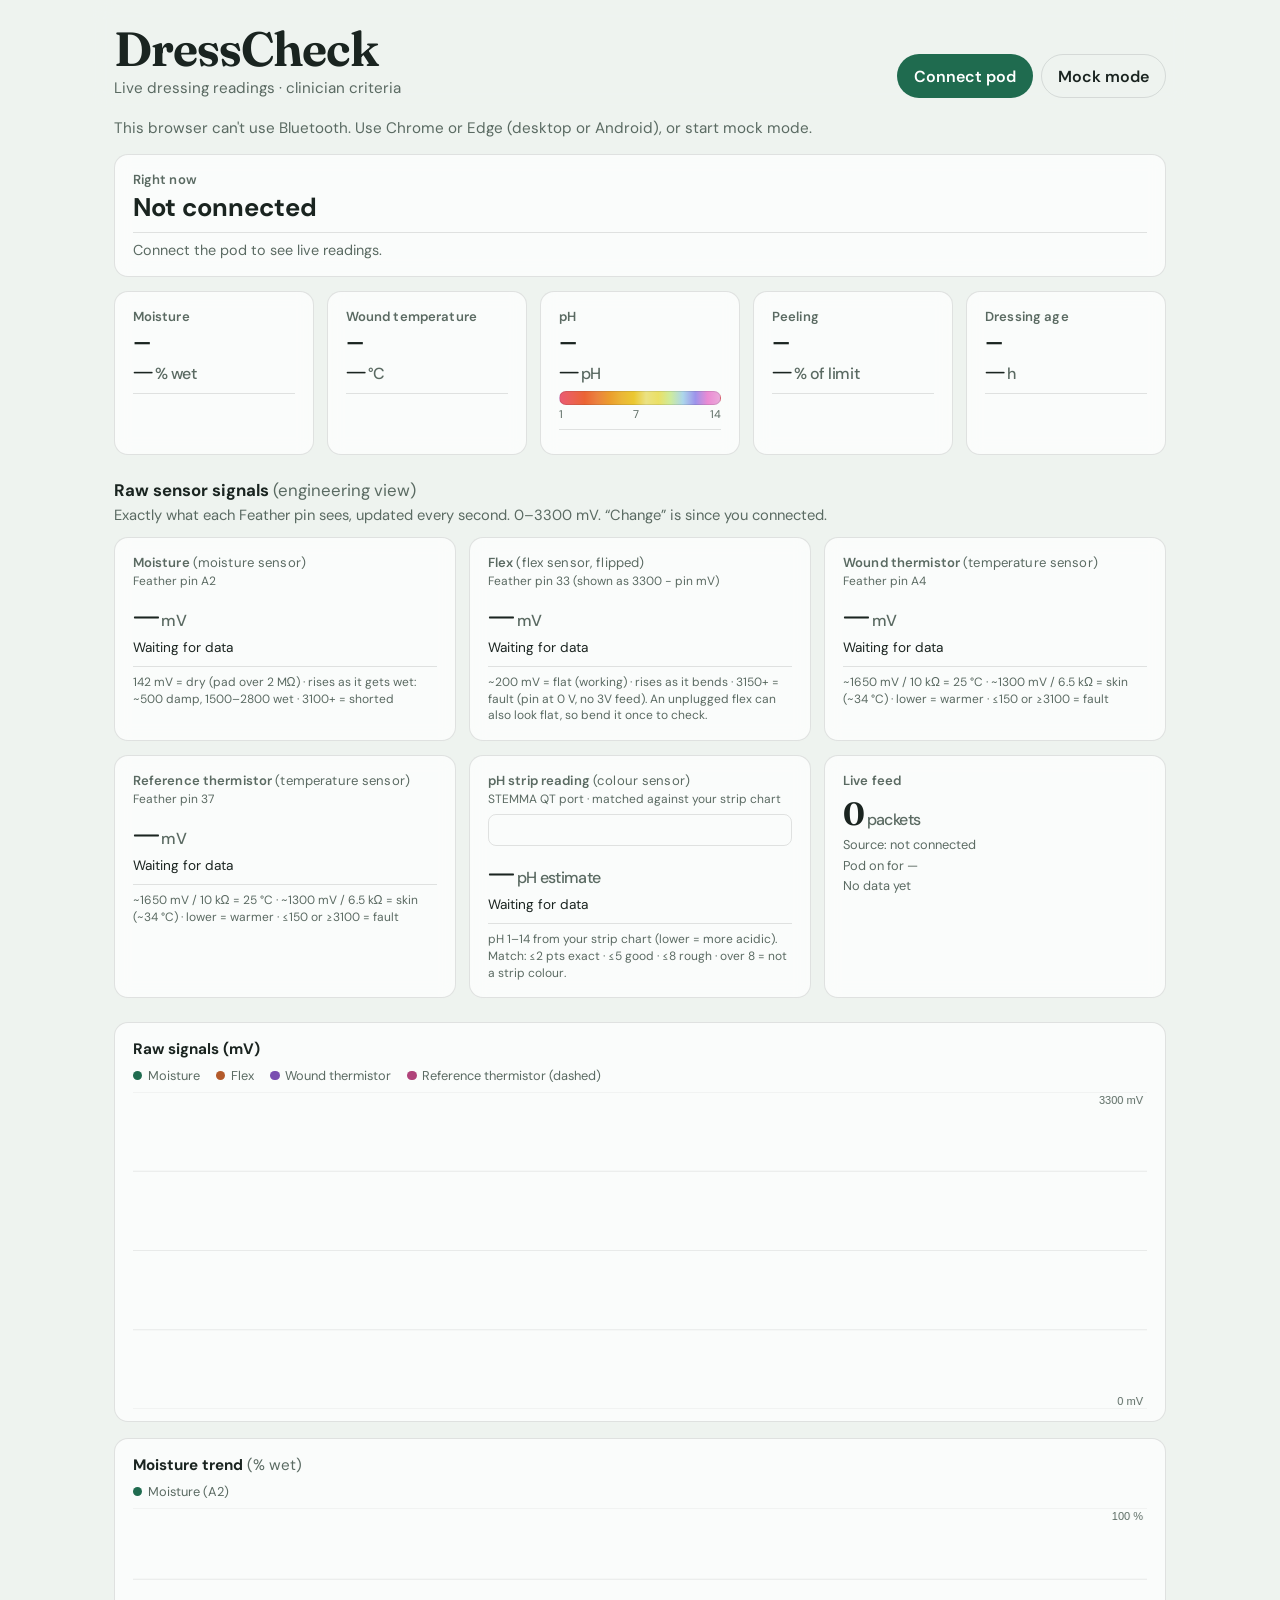
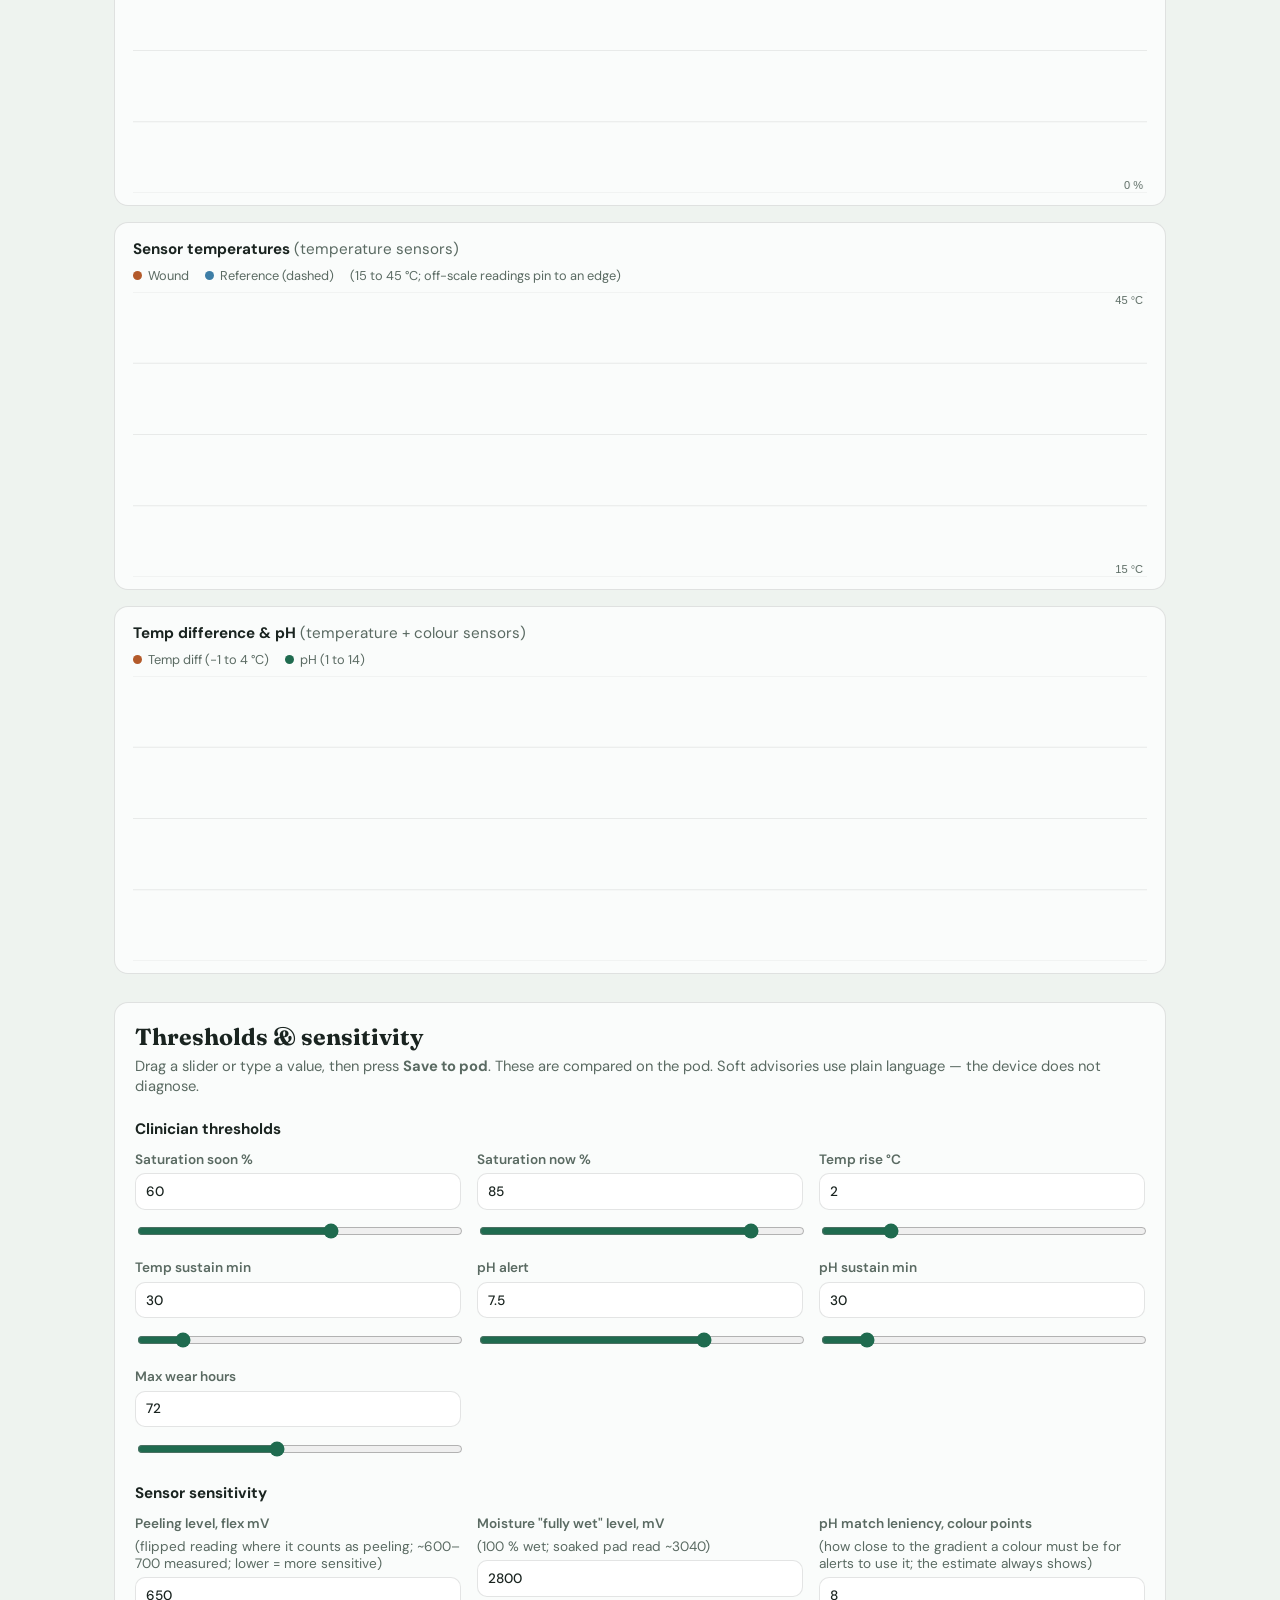
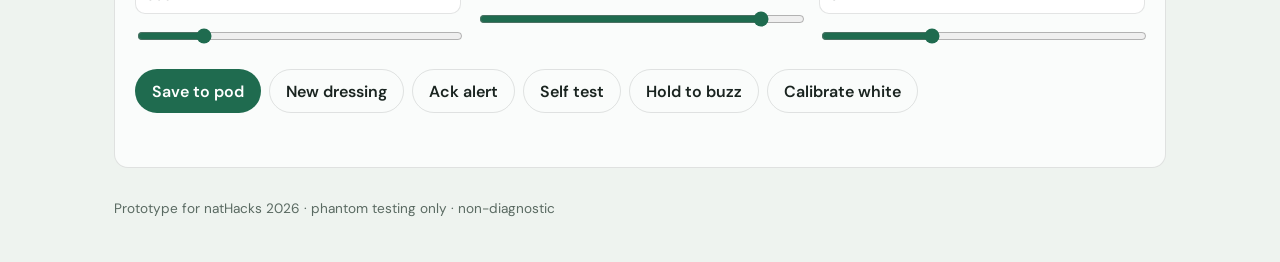
==== commit 48385b2a: "pH: always show the estimate on a continuous gradient bar The pH card now always shows the pod's est" ====
--- a/app/index.html
+++ b/app/index.html
@@ -15,7 +15,7 @@
   <link rel="preconnect" href="https://fonts.googleapis.com" />
   <link rel="preconnect" href="https://fonts.gstatic.com" crossorigin />
   <link href="https://fonts.googleapis.com/css2?family=DM+Sans:ital,opsz,wght@0,9..40,400;0,9..40,500;0,9..40,600;0,9..40,700;1,9..40,400&family=Fraunces:opsz,wght@9..144,500;9..144,650&display=swap" rel="stylesheet" />
-  <link rel="stylesheet" href="styles.css?v=21" />
+  <link rel="stylesheet" href="styles.css?v=22" />
 </head>
 <body>
   <div class="bg" aria-hidden="true"></div>
@@ -57,6 +57,10 @@
           <h2>pH</h2>
           <p class="word" id="w-ph">—</p>
           <p class="value"><span id="n-ph">—</span><span class="unit">pH</span></p>
+          <div class="phscale" aria-hidden="true">
+            <div class="phbar" id="ph-bar"><span class="phmark" id="ph-mark" hidden></span></div>
+            <div class="phticks"><span>1</span><span>7</span><span>14</span></div>
+          </div>
           <p class="range" id="e-ph"></p>
         </article>
         <article class="tile sum">
@@ -122,7 +126,7 @@
         <h3 class="form-group">Sensor sensitivity</h3>
         <label>Peeling level, flex mV <span class="simple">(flipped reading where it counts as peeling; ~600–700 measured; lower = more sensitive)</span> <input name="liftFullScaleMv" type="number" step="10" min="100" max="3000" value="650" /></label>
         <label>Moisture "fully wet" level, mV <span class="simple">(100 % wet; soaked pad read ~3040)</span> <input name="moistureWetMv" type="number" step="50" min="500" max="3100" value="2800" /></label>
-        <label>pH match leniency, colour points <span class="simple">(higher = accepts rougher matches)</span> <input name="phMatchRadius" type="number" step="0.5" min="2" max="20" value="8" /></label>
+        <label>pH match leniency, colour points <span class="simple">(how close to the gradient a colour must be for alerts to use it; the estimate always shows)</span> <input name="phMatchRadius" type="number" step="0.5" min="2" max="20" value="8" /></label>
         <div class="form-actions">
           <button type="submit" class="btn primary">Save to pod</button>
           <button type="button" id="btn-new-dressing" class="btn ghost">New dressing</button>
@@ -140,6 +144,6 @@
     <p>Prototype for natHacks 2026 · phantom testing only · non-diagnostic</p>
   </footer>
 
-  <script src="app.js?v=21" type="module"></script>
+  <script src="app.js?v=22" type="module"></script>
 </body>
 </html>
--- a/app/styles.css
+++ b/app/styles.css
@@ -403,3 +403,10 @@
 .tile.overall { margin-bottom: 0.85rem; }
 .tile.overall .word { font-size: 1.6rem; }
 .tile.overall .range { font-size: 0.9rem; }
+
+/* pH card: the strip chart as one continuous gradient, with a marker at the estimate. */
+.phscale { margin-top: 0.4rem; }
+.phbar { position: relative; height: 14px; border-radius: 7px; border: 1px solid var(--line); }
+.phmark { position: absolute; top: -5px; width: 4px; height: 22px; margin-left: -2px; border-radius: 2px;
+  background: var(--ink); box-shadow: 0 0 0 2px #fff; }
+.phticks { display: flex; justify-content: space-between; font-size: 0.7rem; color: var(--muted); margin-top: 2px; }
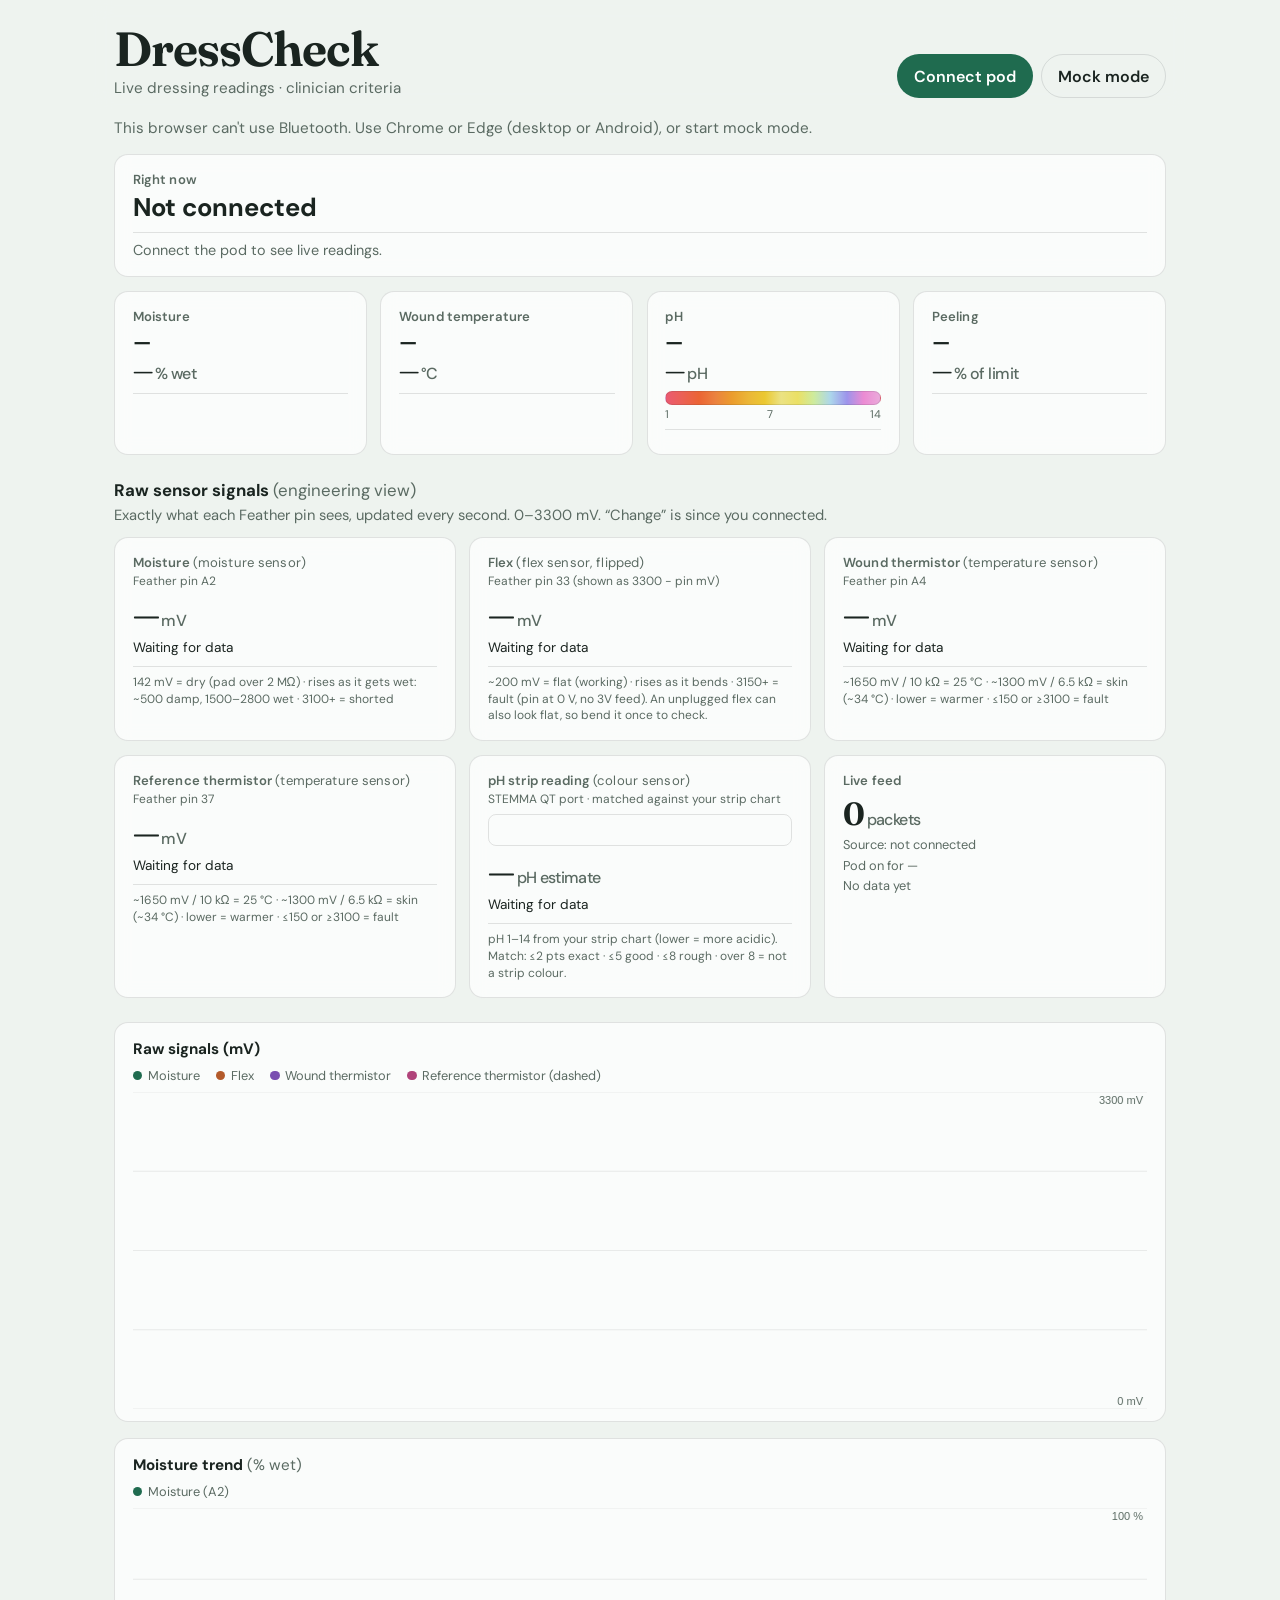
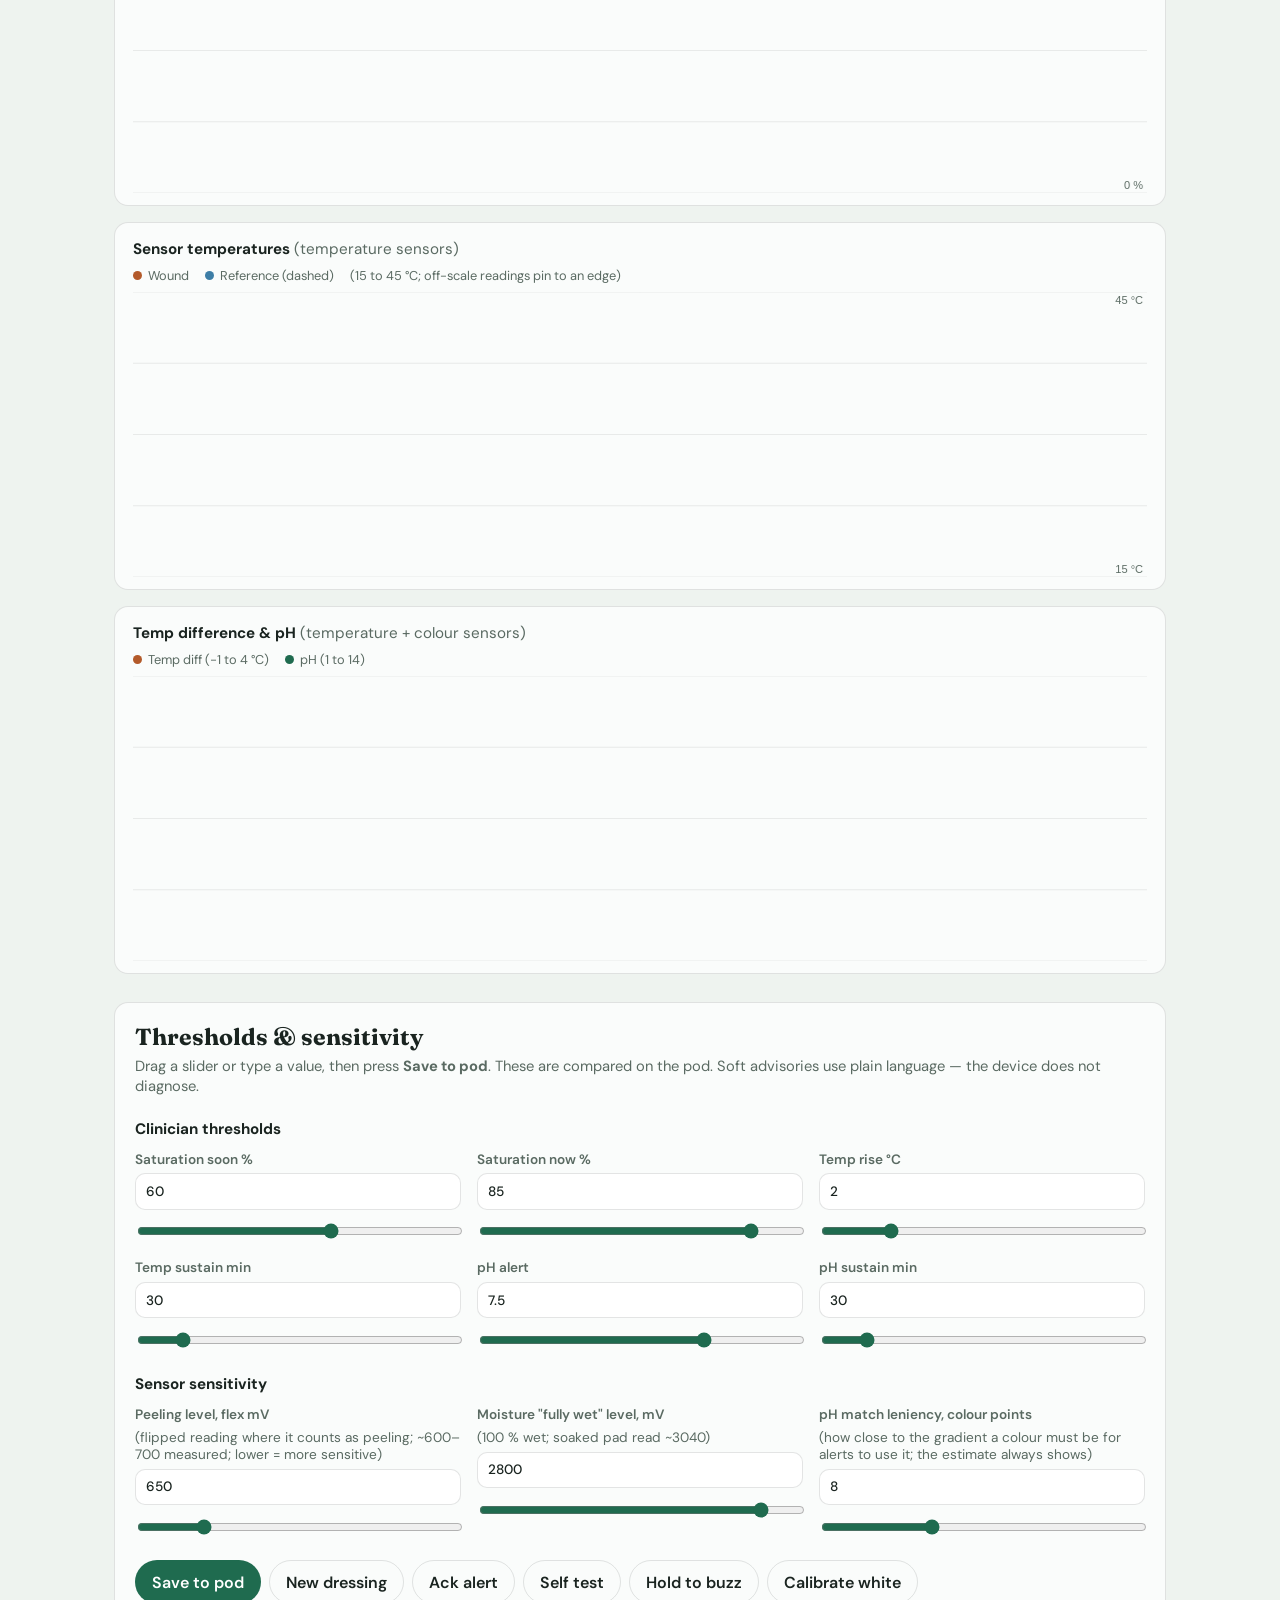
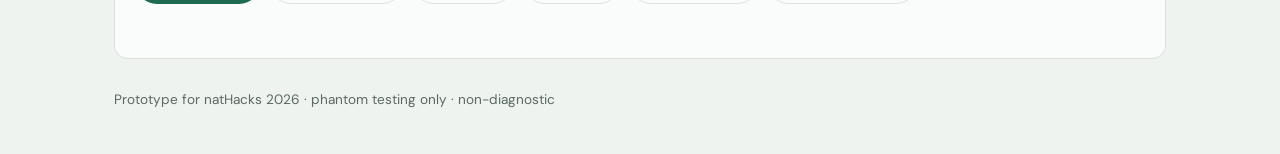
==== commit 07d52896: "Remove dressing age card and the max wear time setting/alert Co-Authored-By: Claude Opus 5.5 <norepl" ====
--- a/app/index.html
+++ b/app/index.html
@@ -15,7 +15,7 @@
   <link rel="preconnect" href="https://fonts.googleapis.com" />
   <link rel="preconnect" href="https://fonts.gstatic.com" crossorigin />
   <link href="https://fonts.googleapis.com/css2?family=DM+Sans:ital,opsz,wght@0,9..40,400;0,9..40,500;0,9..40,600;0,9..40,700;1,9..40,400&family=Fraunces:opsz,wght@9..144,500;9..144,650&display=swap" rel="stylesheet" />
-  <link rel="stylesheet" href="styles.css?v=22" />
+  <link rel="stylesheet" href="styles.css?v=23" />
 </head>
 <body>
   <div class="bg" aria-hidden="true"></div>
@@ -69,12 +69,6 @@
           <p class="value"><span id="n-lift">—</span><span class="unit">% of limit</span></p>
           <p class="range" id="e-lift"></p>
         </article>
-        <article class="tile sum">
-          <h2>Dressing age</h2>
-          <p class="word" id="w-hours">—</p>
-          <p class="value"><span id="n-hours">—</span><span class="unit">h</span></p>
-          <p class="range" id="e-hours"></p>
-        </article>
       </div>
     </section>
 
@@ -121,7 +115,7 @@
         <label>Temp sustain min <input name="tempSustainMin" type="number" step="1" min="1" max="240" value="30" /></label>
         <label>pH alert <input name="pHAlert" type="number" step="0.1" min="4" max="9" value="7.5" /></label>
         <label>pH sustain min <input name="pHSustainMin" type="number" step="1" min="1" max="240" value="30" /></label>
-        <label>Max wear hours <input name="maxWearHours" type="number" step="1" min="1" max="168" value="72" /></label>
+        <label hidden>Max wear hours <input name="maxWearHours" type="number" step="1" min="1" max="168" value="72" /></label>
         <label hidden>Lift threshold <input name="liftThreshold" type="number" step="0.01" min="0" max="1" value="1" /></label>
         <h3 class="form-group">Sensor sensitivity</h3>
         <label>Peeling level, flex mV <span class="simple">(flipped reading where it counts as peeling; ~600–700 measured; lower = more sensitive)</span> <input name="liftFullScaleMv" type="number" step="10" min="100" max="3000" value="650" /></label>
@@ -144,6 +138,6 @@
     <p>Prototype for natHacks 2026 · phantom testing only · non-diagnostic</p>
   </footer>
 
-  <script src="app.js?v=22" type="module"></script>
+  <script src="app.js?v=23" type="module"></script>
 </body>
 </html>
--- a/app/styles.css
+++ b/app/styles.css
@@ -391,8 +391,8 @@
 }
 
 /* Readable summary (top): a plain word per sensor, coloured by how it's doing. */
-.summary .readings { grid-template-columns: repeat(5, minmax(0, 1fr)); }
-@media (max-width: 1000px) { .summary .readings { grid-template-columns: repeat(3, minmax(0, 1fr)); } }
+.summary .readings { grid-template-columns: repeat(4, minmax(0, 1fr)); }
+@media (max-width: 1000px) { .summary .readings { grid-template-columns: repeat(2, minmax(0, 1fr)); } }
 @media (max-width: 800px) { .summary .readings { grid-template-columns: repeat(2, minmax(0, 1fr)); } }
 @media (max-width: 480px) { .summary .readings { grid-template-columns: 1fr; } }
 .tile .word { margin: 0.3rem 0 0; font-size: 1.25rem; font-weight: 700; line-height: 1.2; }
